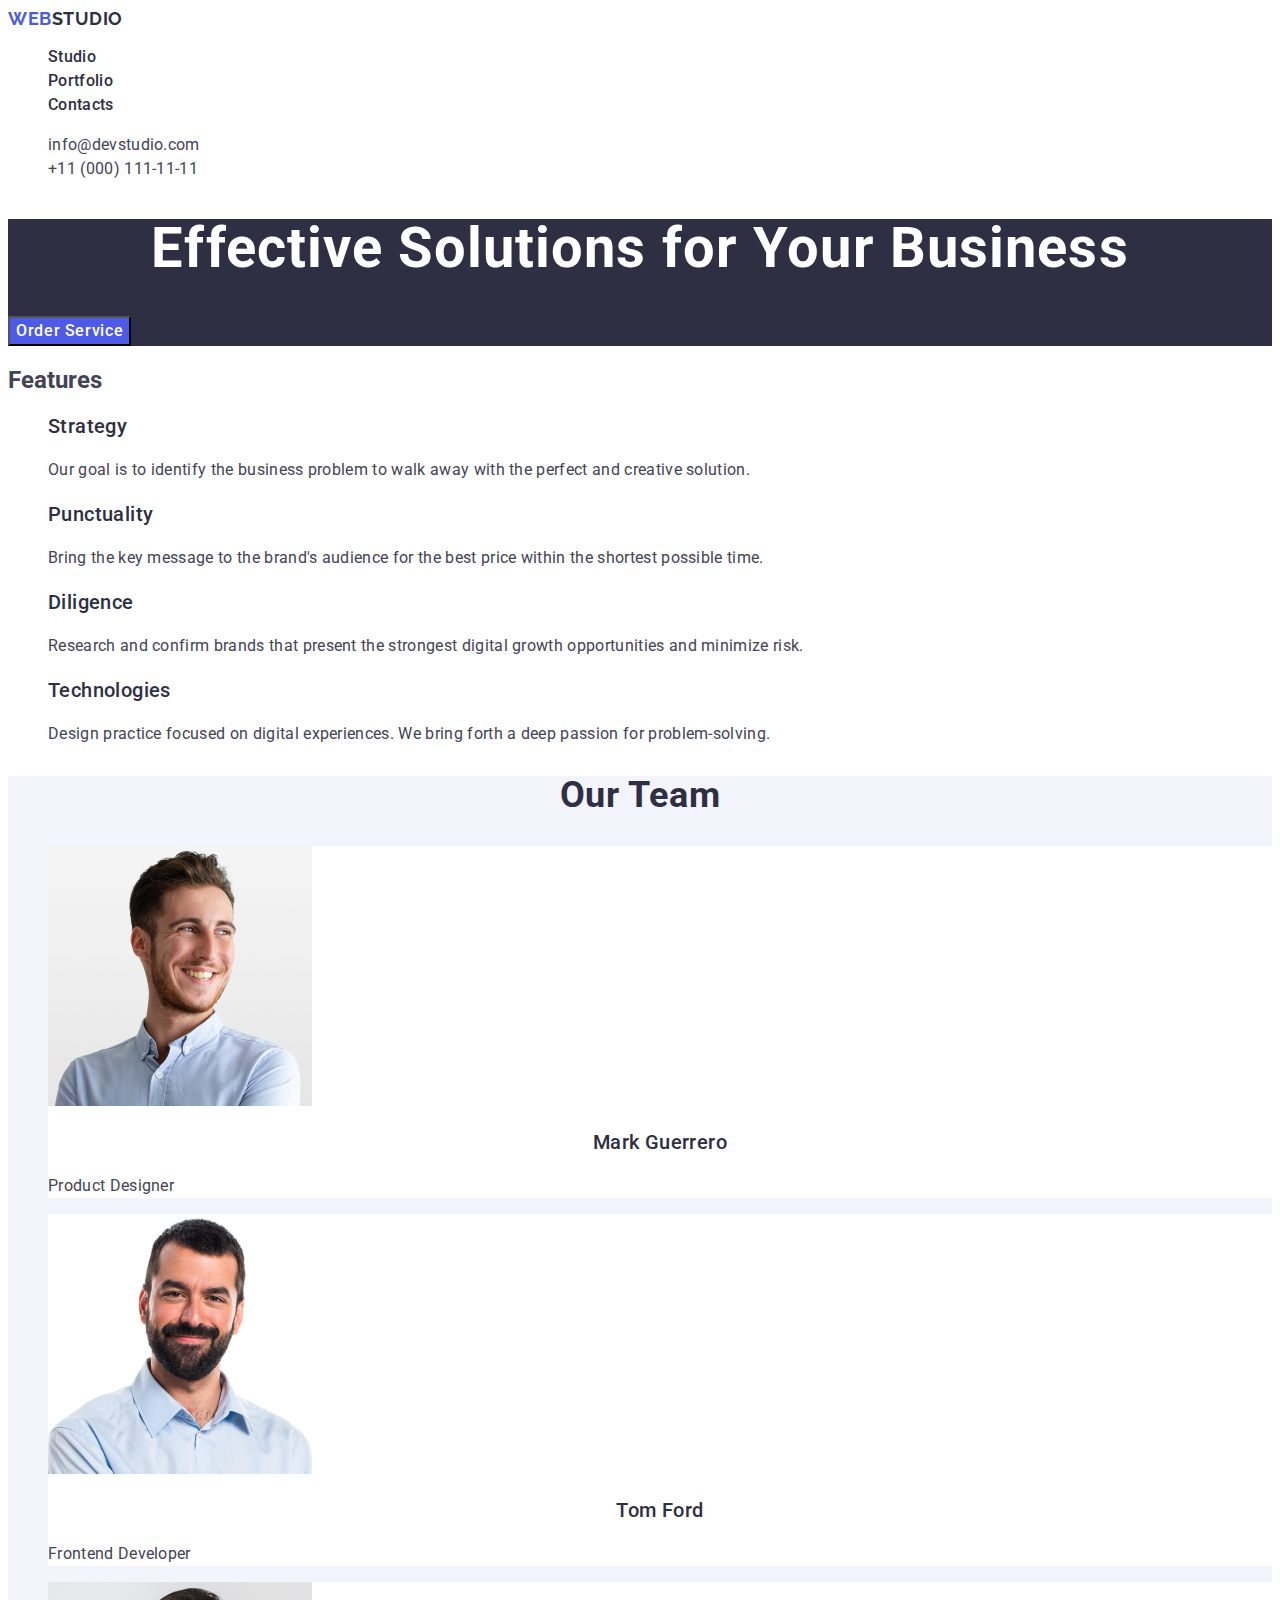
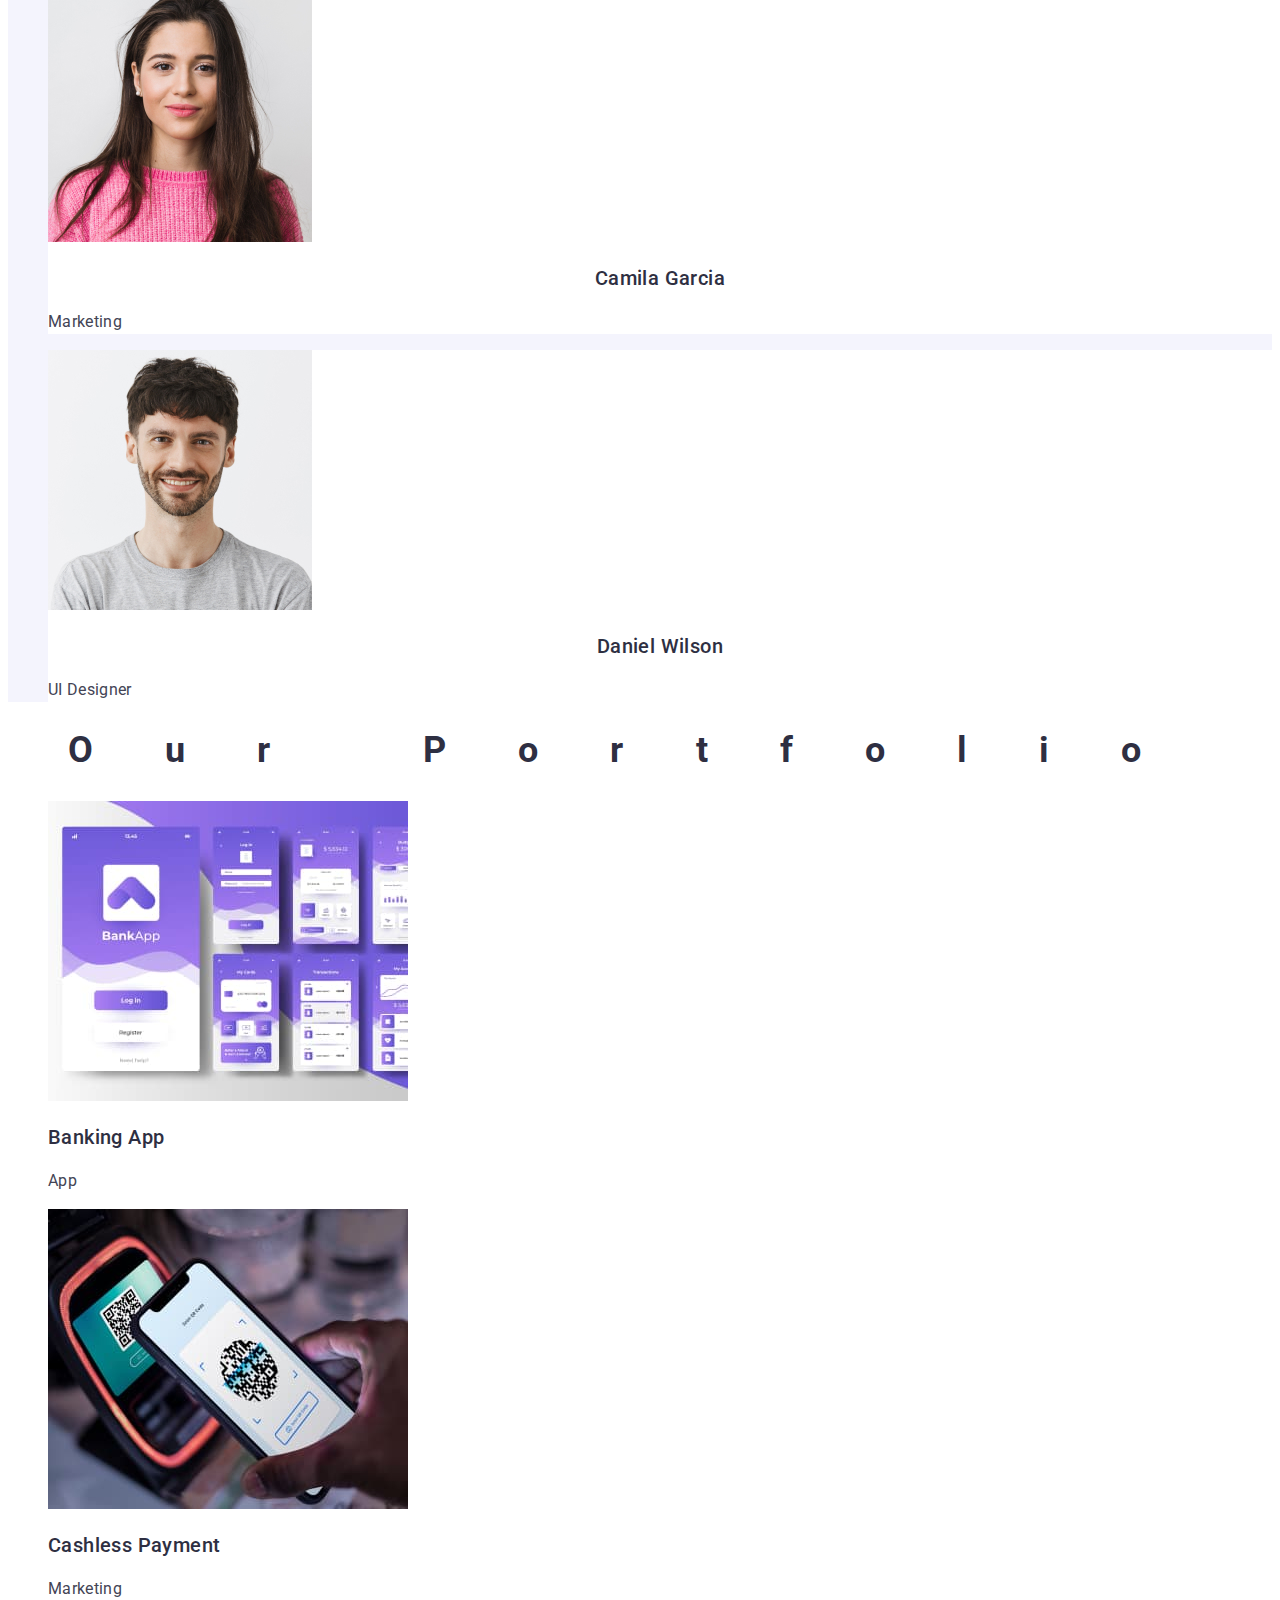
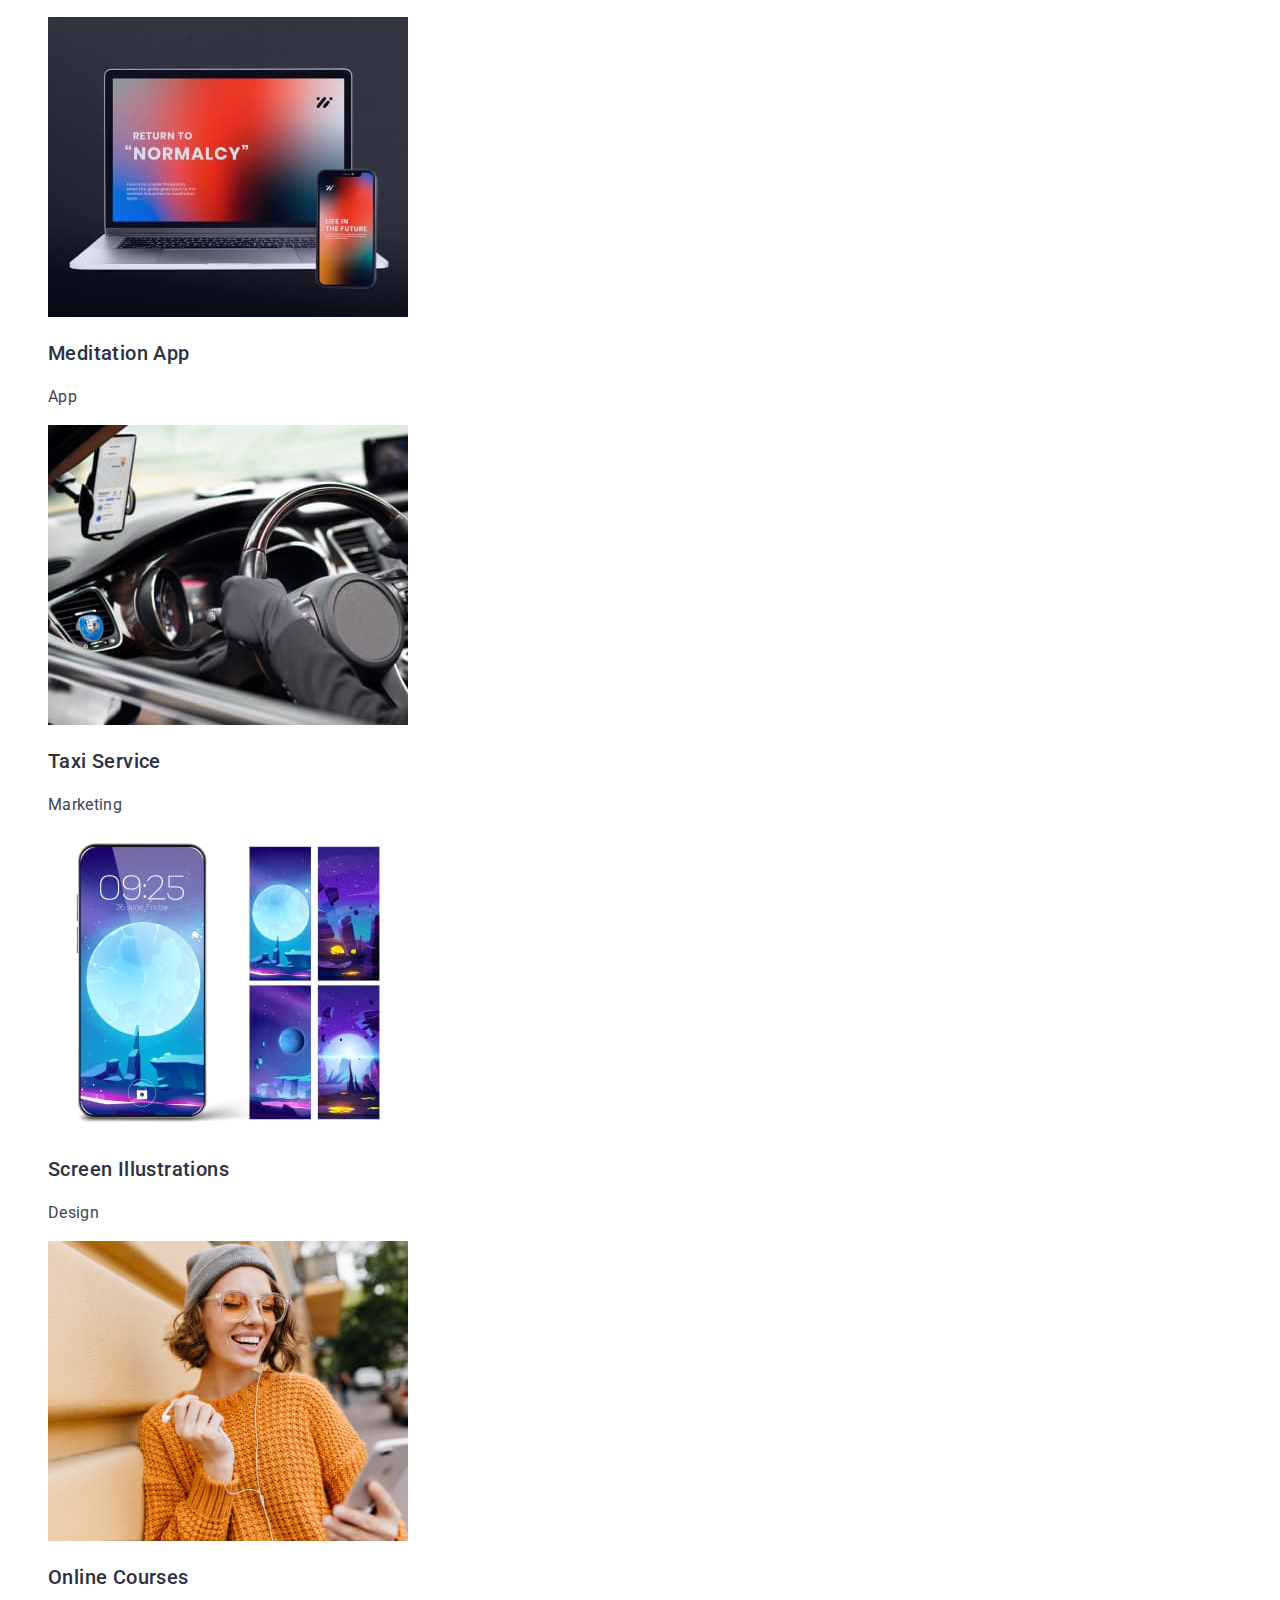
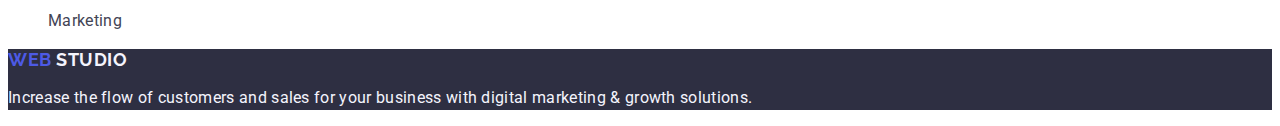
==== index.html @ 4b6a5559 "Update index.html" ====
<!DOCTYPE html>
<html lang="en">

<head>
  <meta charset="UTF-8">
  <meta name="viewport" content="width=device-width, initial-scale=1.0">
  <title>Document</title>
  <link rel="preconnect" href="https://fonts.googleapis.com">
  <link rel="preconnect" href="https://fonts.gstatic.com" crossorigin>
  <link href="https://fonts.googleapis.com/css2?family=Raleway:wght@700&family=Roboto:wght@400;500;700&display=swap" rel="stylesheet">
  <link rel="stylesheet" href="./css/style.css">
</head>

<body>

  <header>
    <nav class="header-nav">
      <a class="logo-nav" target="_blank" href="./index.html">Web<span class="logo-part">Studio</span></a>
      <ul class="nav-list">
        <li><a class="nav-link" href="./index.html">Studio</a></li>
        <li><a class="nav-link" href="">Portfolio</a></li>
        <li><a class="nav-link" href="">Contacts</a></li>
      </ul>
    </nav>

    <address class="address">
      <ul class="contacts-list-link">
        <li class="contacts-list-item">
          <a class="contacts-link" href="mailto:info@devstudio.com" target="_blank">info@devstudio.com</a>
        </li>
        <li class="contacts-list-item">
          <a class="contacts-link" href="tel:+110001111111" target="_blank">+11 (000) 111-11-11</a>
        </li>
      </ul>
    </address>
  </header>

  <main>
    <section class="hero">
      <h1 class="hero-title">Effective Solutions for Your Business</h1>
      <button type="button" class="hero-btn">Order Service</button>
    </section>

    <section class="features">
      <h2 class="visually-hidden">Features</h2>
      <ul class="features-list">
        <li class="features-item">
          <h3 class="features-subtitle">Strategy</h3>
          <p class="feature-item-text">Our goal is to identify the business
            problem to walk away with the perfect and creative solution.</p>
        </li>
        <li class="features-item">
          <h3 class="features-subtitle">Punctuality</h3>
          <p class="feature-item-text">Bring the key message to the brand's audience for the best price within
            the shortest possible time.</p>
        </li>
        <li class="features-item">
          <h3 class="features-subtitle">Diligence</h3>
          <p class="feature-item-text">Research and confirm brands that present the strongest digital growth
            opportunities and minimize risk.</p>
        </li>
        <li class="features-item">
          <h3 class="features-subtitle">Technologies</h3>
          <p class="feature-item-text">Design practice focused on digital experiences. We bring forth a deep passion
            for problem-solving.</p>
        </li>
      </ul>
    </section>

    <section class="team">
      <h2 class="team-title">Our Team</h2>
      <ul class="team-list">
        <li class="team-item"><img src="./images/img1.jpg" alt="Mark Guerrero" width="264" height="260">
          <h3 class="team-subtitle">Mark Guerrero</h3>
          <p class="team-item-text">Product Designer</p>
        </li>
        <li class="team-item"><img src="./images/img2.jpg" alt="Tom Ford" width="264" height="260">
          <h3 class="team-subtitle">Tom Ford</h3>
          <p class="team-item-text">Frontend Developer</p>
        </li>
        <li class="team-item"><img src="./images/img3.jpg" alt="Camila Garcia" width="264" height="260">
          <h3 class="team-subtitle">Camila Garcia</h3>
          <p class="team-item-text">Marketing</p>
        </li>
        <li class="team-item"><img src="./images/img4.jpg" alt="Daniel Wilson" width="264" height="260">
          <h3 class="team-subtitle">Daniel Wilson</h3>
          <p class="team-item-text">UI Designer</p>
        </li>
      </ul>
    </section>

    <section class="portfolio">
      <h2 class="portfolio-title">Our Portfolio</h2>
      <ul class="portfolio-list">
        <li class="portfolio-item"><img src="./images/img5.jpg" alt="Banking App" width="360" height="300">
          <h3 class="portfolio-subtitle">Banking App</h3>
          <p class="portfolio-item-text">App</p>
        </li>
        <li class="portfolio-item"><img src="./images/img6.jpg" alt="Cashless Payment" width="360" height="300">
          <h3 class="portfolio-subtitle">Cashless Payment</h3>
          <p class="portfolio-item-text">Marketing</p>
        </li>
        <li class="portfolio-item"><img src="./images/img7.jpg" alt="Meditation App" width="360" height="300">
          <h3 class="portfolio-subtitle">Meditation App</h3>
          <p class="portfolio-item-text">App</p>
        </li>
        <li class="portfolio-item"><img src="./images/img8.jpg" alt="Taxi Service" width="360" height="300">
          <h3 class="portfolio-subtitle">Taxi Service</h3>
          <p class="portfolio-item-text">Marketing</p>
        </li>
        <li class="portfolio-item"><img src="./images/img9.jpg" alt="Screen Illustrations" width="360" height="300">
          <h3 class="portfolio-subtitle">Screen Illustrations</h3>
          <p class="portfolio-item-text">Design</p>
        </li>
        <li class="portfolio-item"><img src="./images/img10.jpg" alt="Online Courses" width="360" height="300">
          <h3 class="portfolio-subtitle">Online Courses</h3>
          <p class="portfolio-item-text">Marketing</p>
        </li>
      </ul>
    </section>
  </main>

  <footer class="footer">
    <a class="footer-logo" href="./index.html">Web <span class="footer-logo-part">Studio</span></a>
    <p class="footer-text">Increase the flow of customers and sales for your business with
      digital marketing & growth solutions.</p>
  </footer>

</body>
---- css/style.css ----
body {
    font-family: 'Roboto', sans-serif; 
    color: #434455;
    background-color: #FFF;    
}

/*========HEADER========== */
a{
    text-decoration:none;
}

ul, ol {
    list-style: none;
}

.header-nav{

}

.logo-nav{
    color: #4D5AE5;
    font-family: 'Raleway', sans-serif;
    font-size: 18px;
    font-weight: 700;
    line-height: 1.17;
    letter-spacing: 0.03em;
    text-transform: uppercase;
}
.logo-part {
    color: #2E2F42;
}
.nav-link {
    color: #2E2F42;
    font-size: 16px;
    font-weight: 500;
    line-height: 1.5;
    letter-spacing: 0.02em;
}

.nav-list{

}

.nav-link:hover,
.nav-link:focus {
    color: #404bbf;
    
}

.address {
    font-style: normal;
}

.contacts-list-link{

}

.contacts-list-item{

}

.contacts-link {
    color:  #434455;
    font-size: 16px;
    line-height: 1.5;
    letter-spacing: 0.02em;
}

.contacts-link:hover,
.contacts-link:focus {
    color: #404bbf;
    color: #404bbf
}

/*========MAIN========== */
/*========SECTION1========== */
.hero {
    background: #2E2F42;
}
.hero-title {color: #FFF;
    text-align: center;
    font-family: Roboto;
    font-size: 56px;
    line-height: 1.07;
    letter-spacing: 0.02em;

}
.hero-btn {
    background: #4D5AE5;
    color: #ffffff;
    cursor: pointer;
    text-align: center;
    font-family: "Roboto", sans-serif;
    font-size: 16px;
    font-weight: 500;
    line-height: 1.5;
    letter-spacing: 0.04em; 
}
.hero-btn:hover,
.hero-btn:active,
.hero-btn:focus {
    background-color: #404BBF;
   
}
/*========SECTION2-Features========== */

.visually-hidden {
    outline: 0;
    outline-offset: 0;
    
}
.features {
    background: #FFF;
}
.features-list {
}
.features-item {
}
.features-subtitle {
    color: #2E2F42;
    font-size: 20px;
    font-weight: 500;
    line-height: 1.2;
    letter-spacing: 0.02em;
}

.feature-item-text {
    color: #434455;
    font-size: 16px;
    line-height: 1.5;
    letter-spacing: 0.02em;
}

/*========SECTION3-Team========== */

.team {
    background: #F4F4FD;
}

.team-title {
    color: #2E2F42;
    text-align: center;
    font-size: 36px;
    line-height: 1.11;
    letter-spacing: 0.02em;
    text-transform: capitalize;
}

.team-list {
      
}

.team-item {
    background-color: #FFFFFF; 
}

.team-subtitle {
    color: #2E2F42;
    text-align: center;
    font-size: 20px;
    font-weight: 500;
    line-height: 1.2;
    letter-spacing: 0.02em;
}

.team-item-text {
    color: #434455;
    font-size: 16px;
    line-height: 1.5;
    letter-spacing: 0.02em;
}

/*========SECTION4-Portfolio========== */

.portfolio {
    background: #FFF;
}

.portfolio-title {
    color: #2E2F42;
    text-align: center;
    font-size: 36px;
    line-height: 1.11;
    letter-spacing: 2em;
    text-transform: capitalize;
}

.portfolio-list {
}

.portfolio-item {
}

.portfolio-subtitle {
    color: #2E2F42;
    font-size: 20px;
    font-weight: 500;
    line-height: 1.2;
    letter-spacing: 0.02em;
}

.portfolio-item-text {
    color:  #434455;
    font-size: 16px;
    font-weight: 400;
    line-height: 1.5;
    letter-spacing: 0.02em;
}

/*========FOOTER========== */

.footer {
    background: #2E2F42;
}

.footer-logo {
    color: #4D5AE5;
    font-family: 'Raleway', sans-serif;
    font-size: 18px;
    font-weight: 700;
    line-height: 1.17;
    letter-spacing: 0.03em;
    text-transform: uppercase;
}

.footer-logo-part{
    color: #f4f4fd;
}

.footer-text {
    color:  #F4F4FD;
font-size: 16px;
font-weight: 400;
line-height: 1.5;
letter-spacing: 0.02em;
}
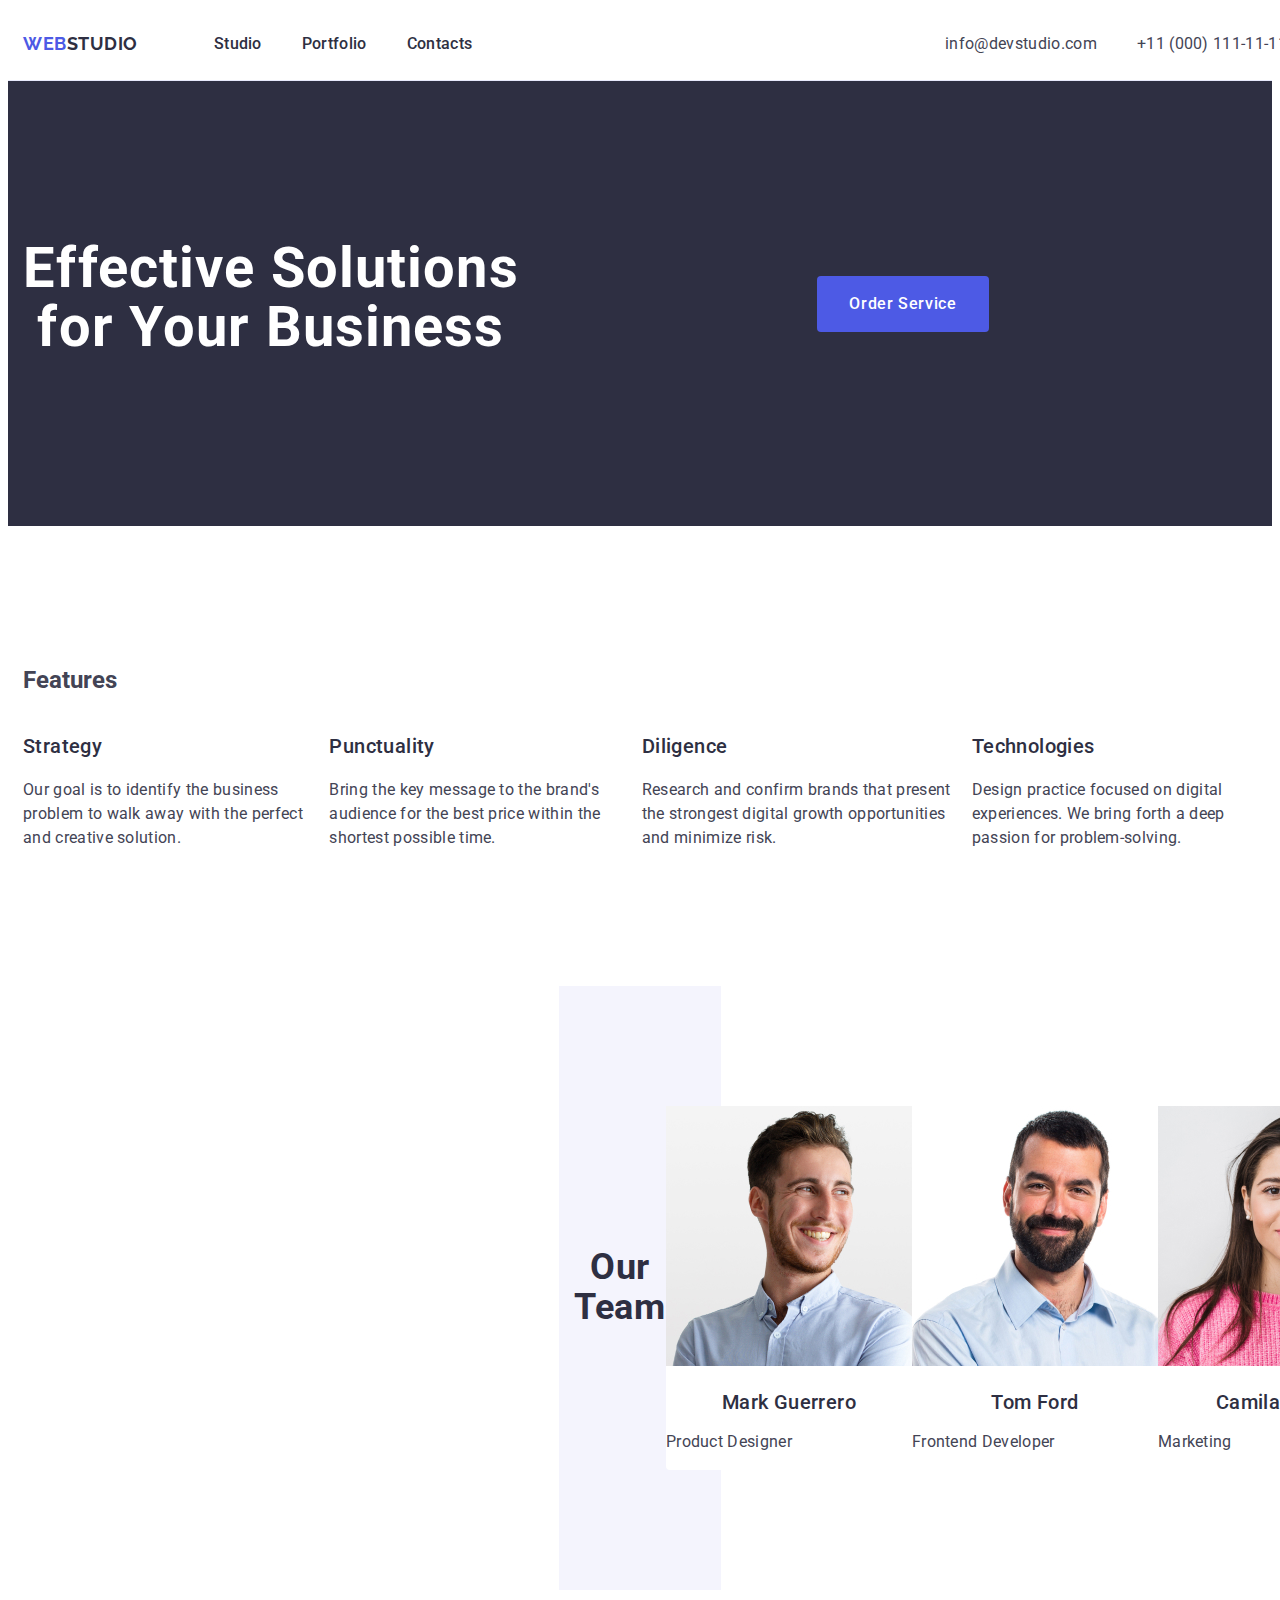
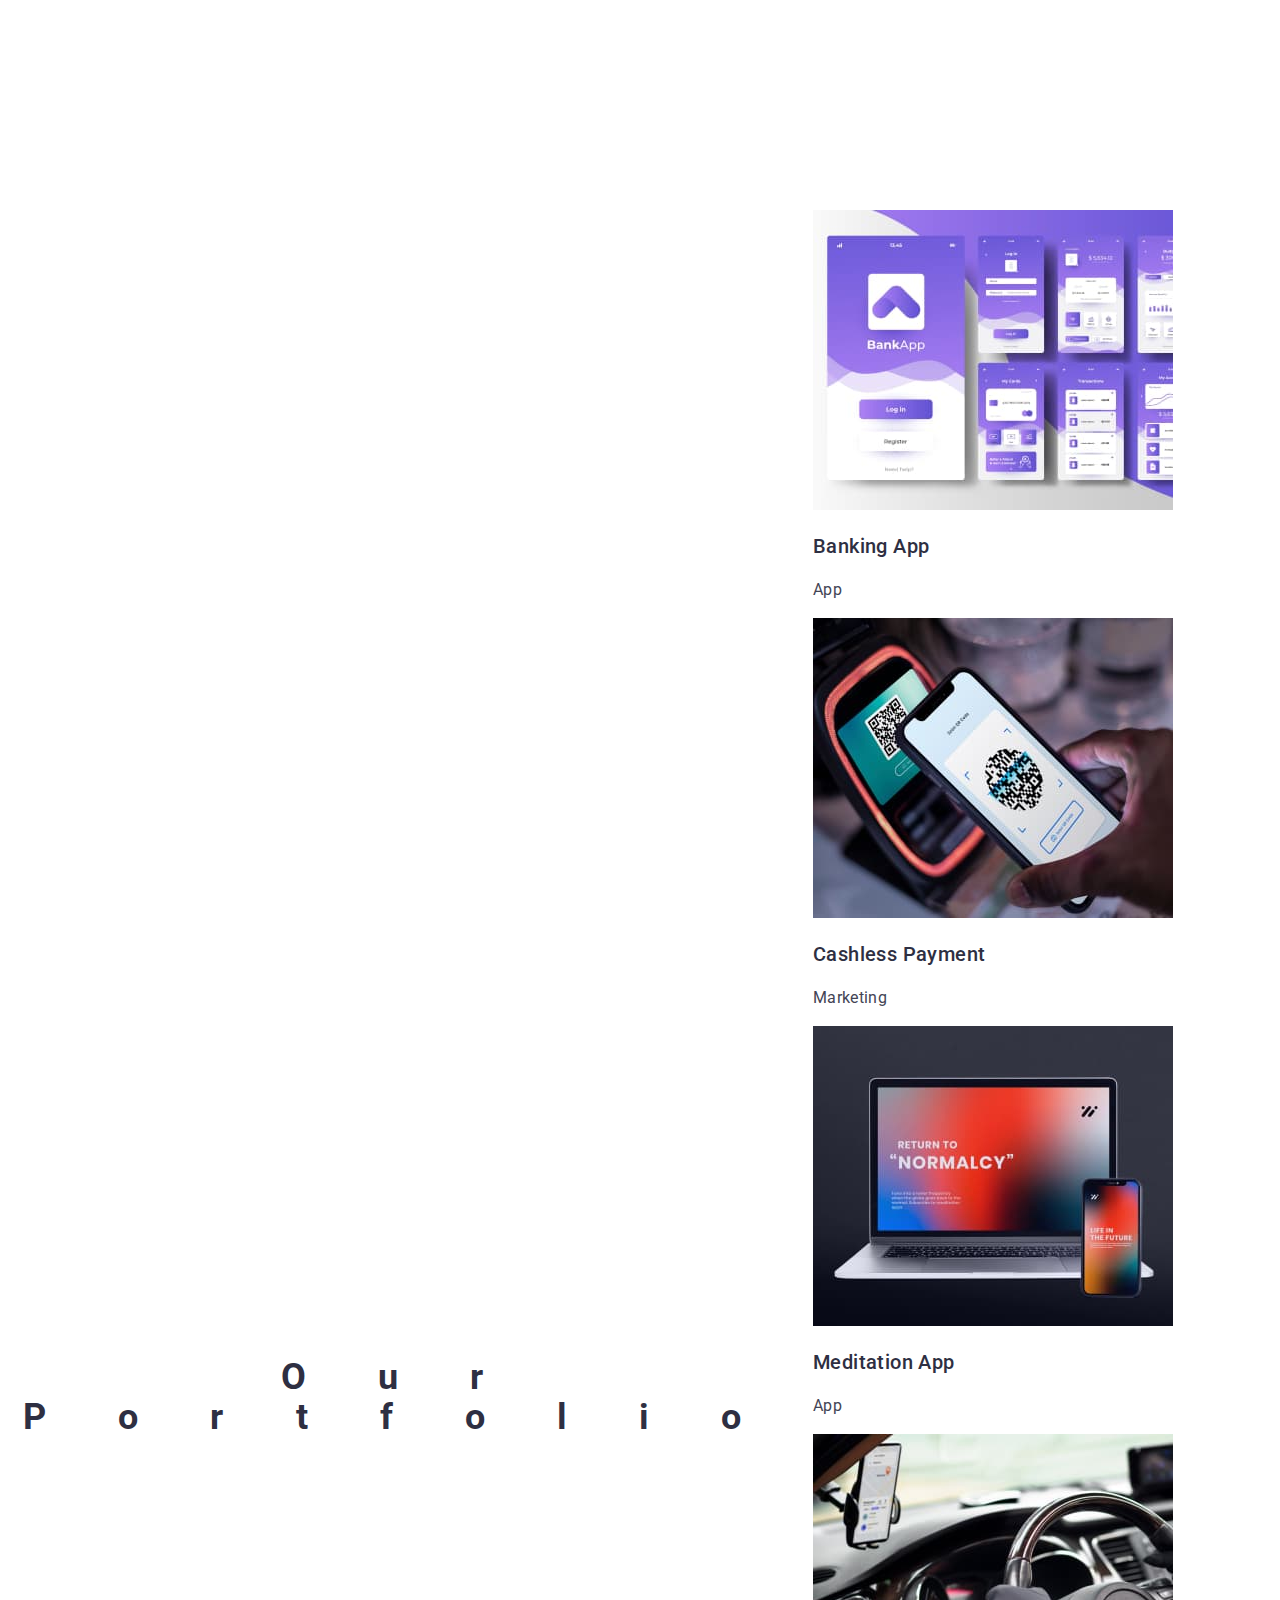
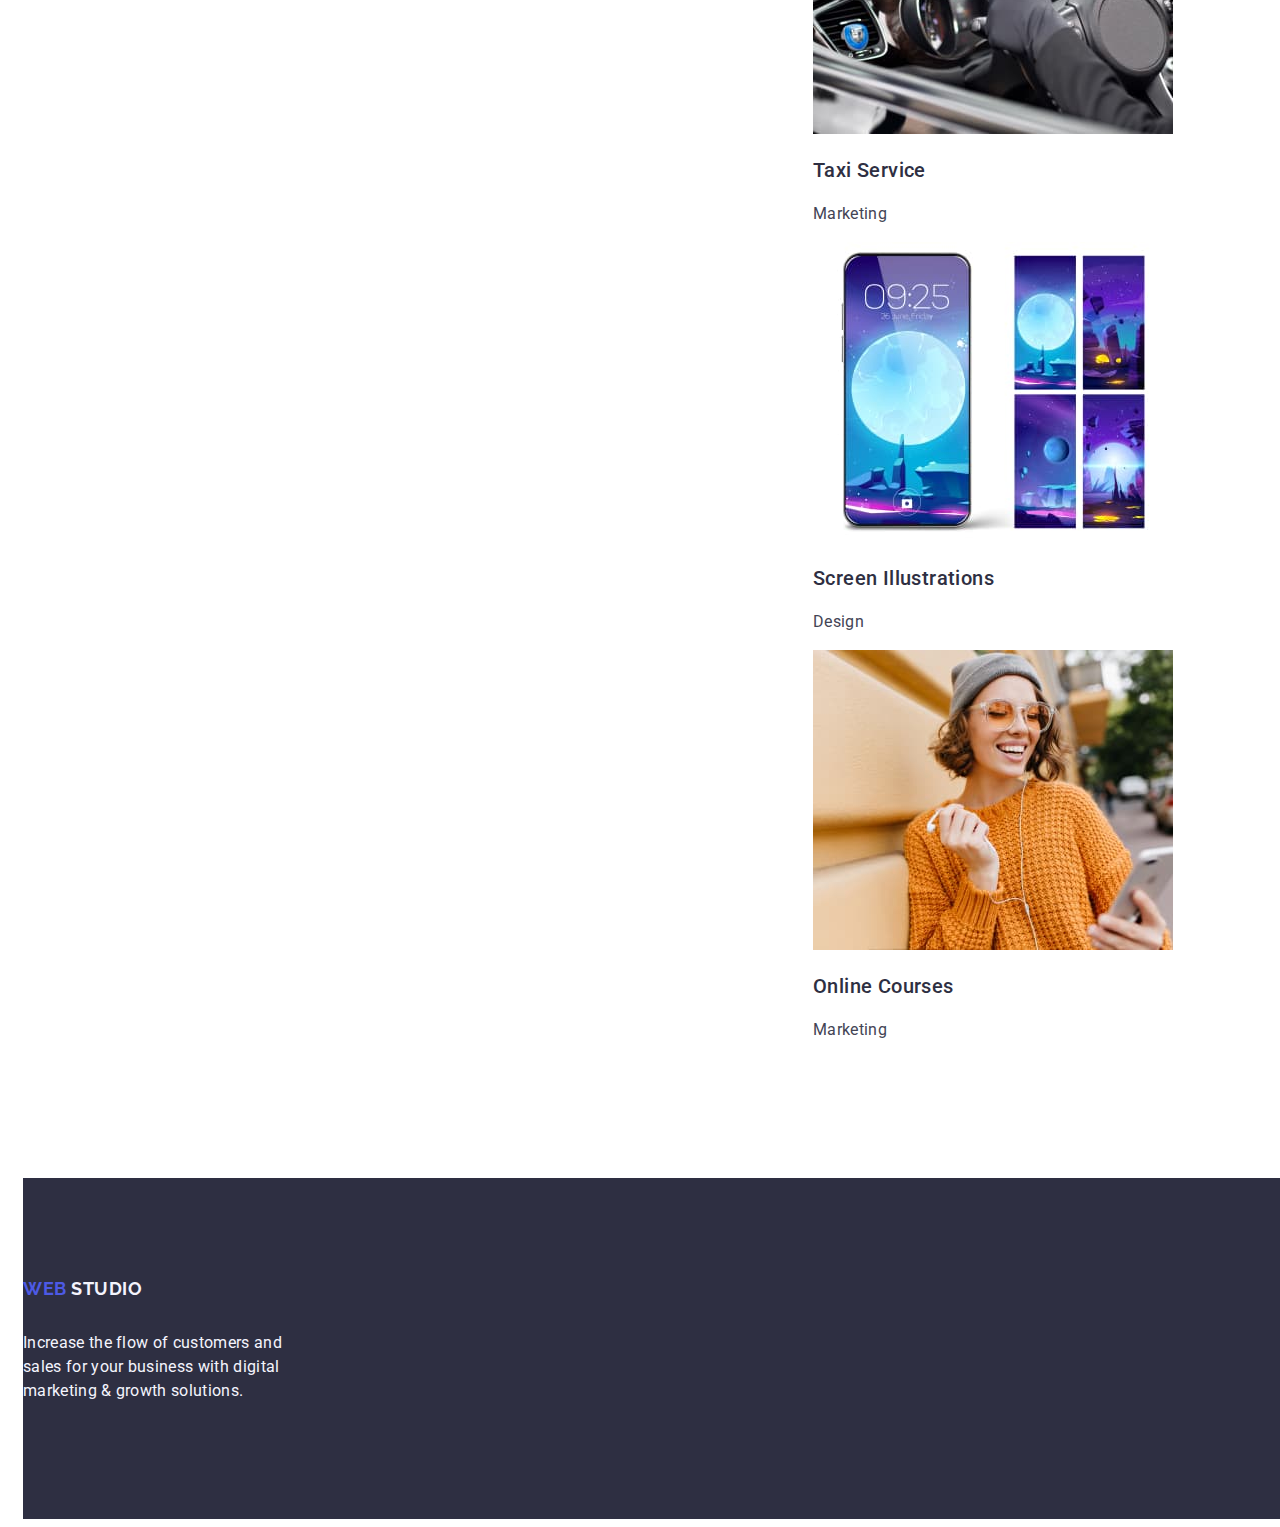
==== commit 92b22745: "1" ====
--- a/index.html
+++ b/index.html
@@ -13,7 +13,8 @@
 
 <body>
 
-  <header>
+  <header class="header">
+    <div class="container header-container">
     <nav class="header-nav">
       <a class="logo-nav" target="_blank" href="./index.html">Web<span class="logo-part">Studio</span></a>
       <ul class="nav-list">
@@ -22,6 +23,7 @@
         <li><a class="nav-link" href="">Contacts</a></li>
       </ul>
     </nav>
+    
 
     <address class="address">
       <ul class="contacts-list-link">
@@ -33,15 +35,20 @@
         </li>
       </ul>
     </address>
+  </div>
   </header>
 
   <main>
-    <section class="hero">
+      <section class="hero">
+      <div class="container container-main">
       <h1 class="hero-title">Effective Solutions for Your Business</h1>
       <button type="button" class="hero-btn">Order Service</button>
+    </div>
     </section>
-
+    
+    
     <section class="features">
+      <div class="container">
       <h2 class="visually-hidden">Features</h2>
       <ul class="features-list">
         <li class="features-item">
@@ -65,9 +72,11 @@
             for problem-solving.</p>
         </li>
       </ul>
+    </div>
     </section>
 
     <section class="team">
+      <div class="container team-container">
       <h2 class="team-title">Our Team</h2>
       <ul class="team-list">
         <li class="team-item"><img src="./images/img1.jpg" alt="Mark Guerrero" width="264" height="260">
@@ -87,9 +96,11 @@
           <p class="team-item-text">UI Designer</p>
         </li>
       </ul>
+    </div>
     </section>
 
     <section class="portfolio">
+      <div class="container portfolio-container">
       <h2 class="portfolio-title">Our Portfolio</h2>
       <ul class="portfolio-list">
         <li class="portfolio-item"><img src="./images/img5.jpg" alt="Banking App" width="360" height="300">
@@ -117,13 +128,15 @@
           <p class="portfolio-item-text">Marketing</p>
         </li>
       </ul>
+    </div>
     </section>
   </main>
 
-  <footer class="footer">
+<div class="container ">
+  <footer class="footer"> 
     <a class="footer-logo" href="./index.html">Web <span class="footer-logo-part">Studio</span></a>
     <p class="footer-text">Increase the flow of customers and sales for your business with
       digital marketing & growth solutions.</p>
   </footer>
-
+</div>
 </body>--- a/css/style.css
+++ b/css/style.css
@@ -11,10 +11,31 @@
 
 ul, ol {
     list-style: none;
+    padding: 0;
+    margin: 0;
+    
+}
+
+.header{
+    border-bottom: 1px solid #E7E9FC;
+}
+
+.container {
+    width:100%;
+    max-width: 1158;
+    padding: 0 15px;
+    margin: 0 auto;
+
+}
+
+.header-container {
+    display: flex;
+    align-items: center ;
 }
 
 .header-nav{
-
+    display: flex;
+    align-items: center ;
 }
 
 .logo-nav{
@@ -25,6 +46,7 @@
     line-height: 1.17;
     letter-spacing: 0.03em;
     text-transform: uppercase;
+    margin-right: 76px;
 }
 .logo-part {
     color: #2E2F42;
@@ -35,10 +57,13 @@
     font-weight: 500;
     line-height: 1.5;
     letter-spacing: 0.02em;
+    padding: 24px 0;
+    display: block;
 }
 
 .nav-list{
-
+    display: flex;
+    gap: 40px;
 }
 
 .nav-link:hover,
@@ -49,10 +74,12 @@
 
 .address {
     font-style: normal;
+    margin-left: auto;
 }
 
 .contacts-list-link{
-
+    display: flex;
+    gap: 40px;
 }
 
 .contacts-list-item{
@@ -73,9 +100,17 @@
 }
 
 /*========MAIN========== */
+.container-main{
+    display: flex;
+    align-items: center ;
+   
+}
 /*========SECTION1========== */
 .hero {
+    padding: 120px 0;
     background: #2E2F42;
+    display:inline-flexbox
+    a
 }
 .hero-title {color: #FFF;
     text-align: center;
@@ -83,9 +118,15 @@
     font-size: 56px;
     line-height: 1.07;
     letter-spacing: 0.02em;
+    max-width: 496px;
+    margin-bottom: 48px;
+    
+    
+    
 
 }
 .hero-btn {
+    
     background: #4D5AE5;
     color: #ffffff;
     cursor: pointer;
@@ -95,12 +136,19 @@
     font-weight: 500;
     line-height: 1.5;
     letter-spacing: 0.04em; 
+    border: none;
+    border-radius: 4px;
+    align-items: center;
+    padding: 16px 32px;
+    gap: 10px;
+    margin-top: 48px;
+    margin: 0 auto;
+    
 }
 .hero-btn:hover,
 .hero-btn:active,
 .hero-btn:focus {
     background-color: #404BBF;
-   
 }
 /*========SECTION2-Features========== */
 
@@ -110,9 +158,12 @@
     
 }
 .features {
+    padding: 120px 0;
     background: #FFF;
 }
 .features-list {
+    display: flex;
+    align-items: center ;
 }
 .features-item {
 }
@@ -134,7 +185,16 @@
 /*========SECTION3-Team========== */
 
 .team {
+    padding: 120px 0;
     background: #F4F4FD;
+    max-width: 162px;
+    width: 100%;
+    margin: 0 auto;
+    margin-bottom: 28px;
+}
+.team-container{
+    display: flex;
+    align-items: center ;
 }
 
 .team-title {
@@ -144,14 +204,24 @@
     line-height: 1.11;
     letter-spacing: 0.02em;
     text-transform: capitalize;
+    max-width: 162px;
+    width: 100%;
+    margin: 0 auto;
+    margin: 120 639 72px;
+    text-transform: capitalize;
+    display:block;
 }
 
 .team-list {
-      
+    display: flex;
+    align-items: center;
+   
 }
 
 .team-item {
     background-color: #FFFFFF; 
+    border-radius: 0px 0px 4px 4px;
+    width: calc((100% - 72px) / 4);
 }
 
 .team-subtitle {
@@ -161,6 +231,7 @@
     font-weight: 500;
     line-height: 1.2;
     letter-spacing: 0.02em;
+    margin-bottom: 8px;
 }
 
 .team-item-text {
@@ -174,6 +245,12 @@
 
 .portfolio {
     background: #FFF;
+    padding: 120px 0;
+}
+
+.portfolio-container{
+    display:flex;
+    align-items: center ; 
 }
 
 .portfolio-title {
@@ -183,12 +260,19 @@
     line-height: 1.11;
     letter-spacing: 2em;
     text-transform: capitalize;
+    display:block;
+   
 }
 
 .portfolio-list {
+    display: flex;
+    margin-top: 72px;
+    flex-wrap: wrap;
+    gap:
 }
 
 .portfolio-item {
+    flex-basis: calc((100% - 48px) / 3);
 }
 
 .portfolio-subtitle {
@@ -211,6 +295,7 @@
 
 .footer {
     background: #2E2F42;
+    padding: 100px 0;
 }
 
 .footer-logo {
@@ -221,6 +306,8 @@
     line-height: 1.17;
     letter-spacing: 0.03em;
     text-transform: uppercase;
+    display: inline-block;
+    margin-bottom: 16px;
 }
 
 .footer-logo-part{
@@ -229,8 +316,9 @@
 
 .footer-text {
     color:  #F4F4FD;
-font-size: 16px;
-font-weight: 400;
-line-height: 1.5;
-letter-spacing: 0.02em;
+    font-size: 16px;
+    font-weight: 400;
+    line-height: 1.5;
+    letter-spacing: 0.02em;
+    max-width: 264px;
 }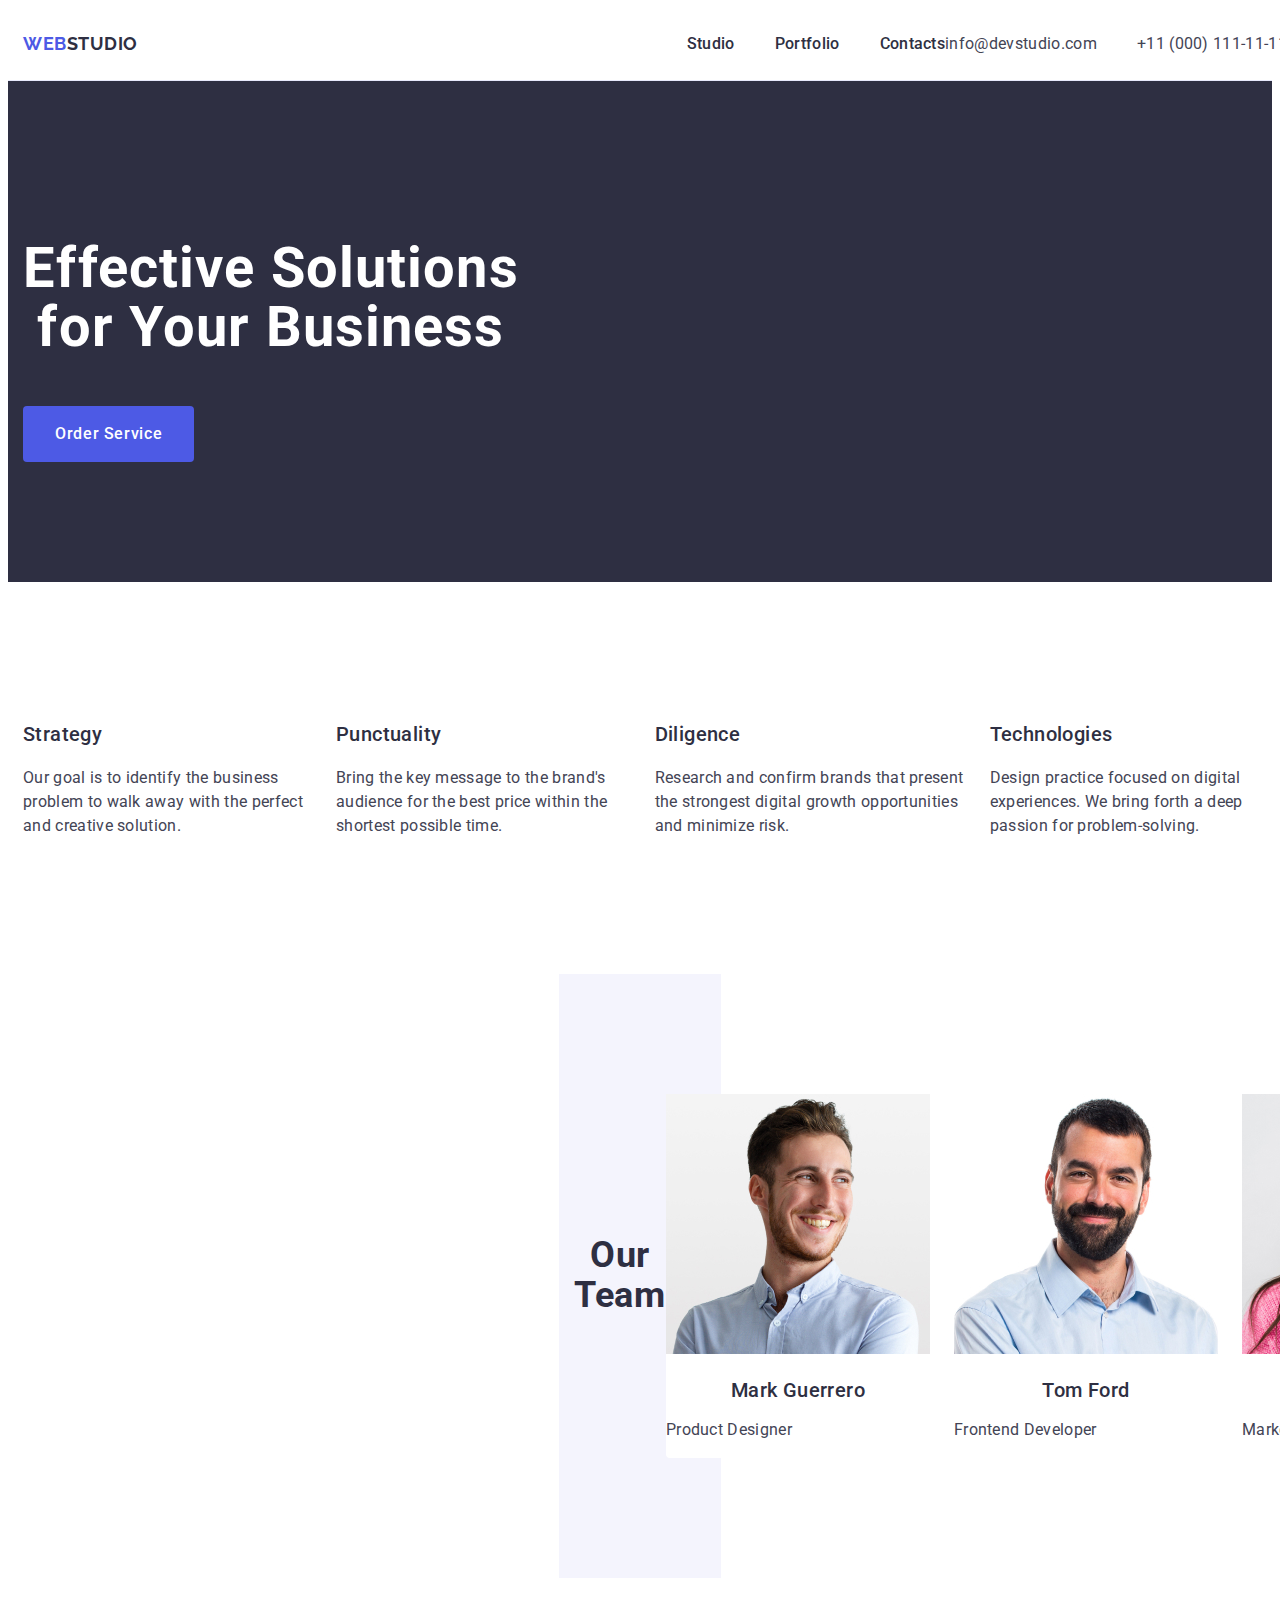
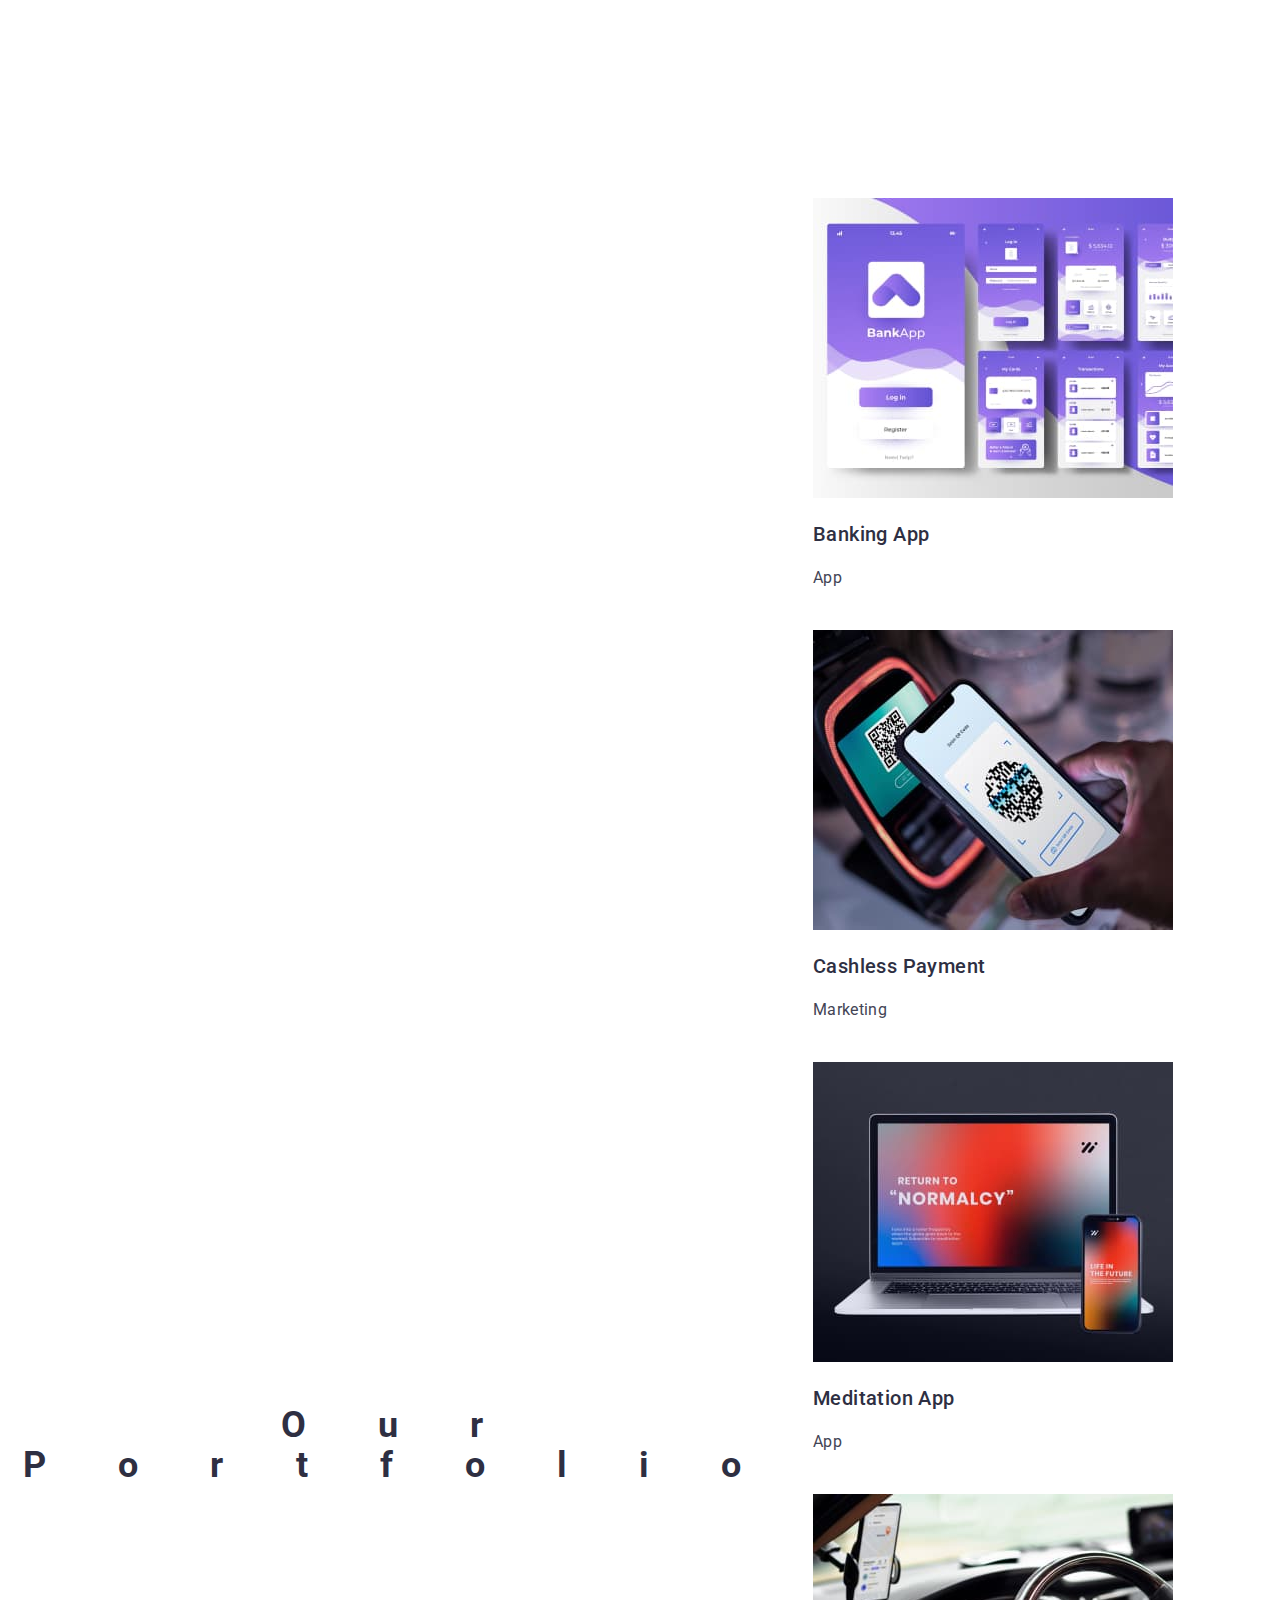
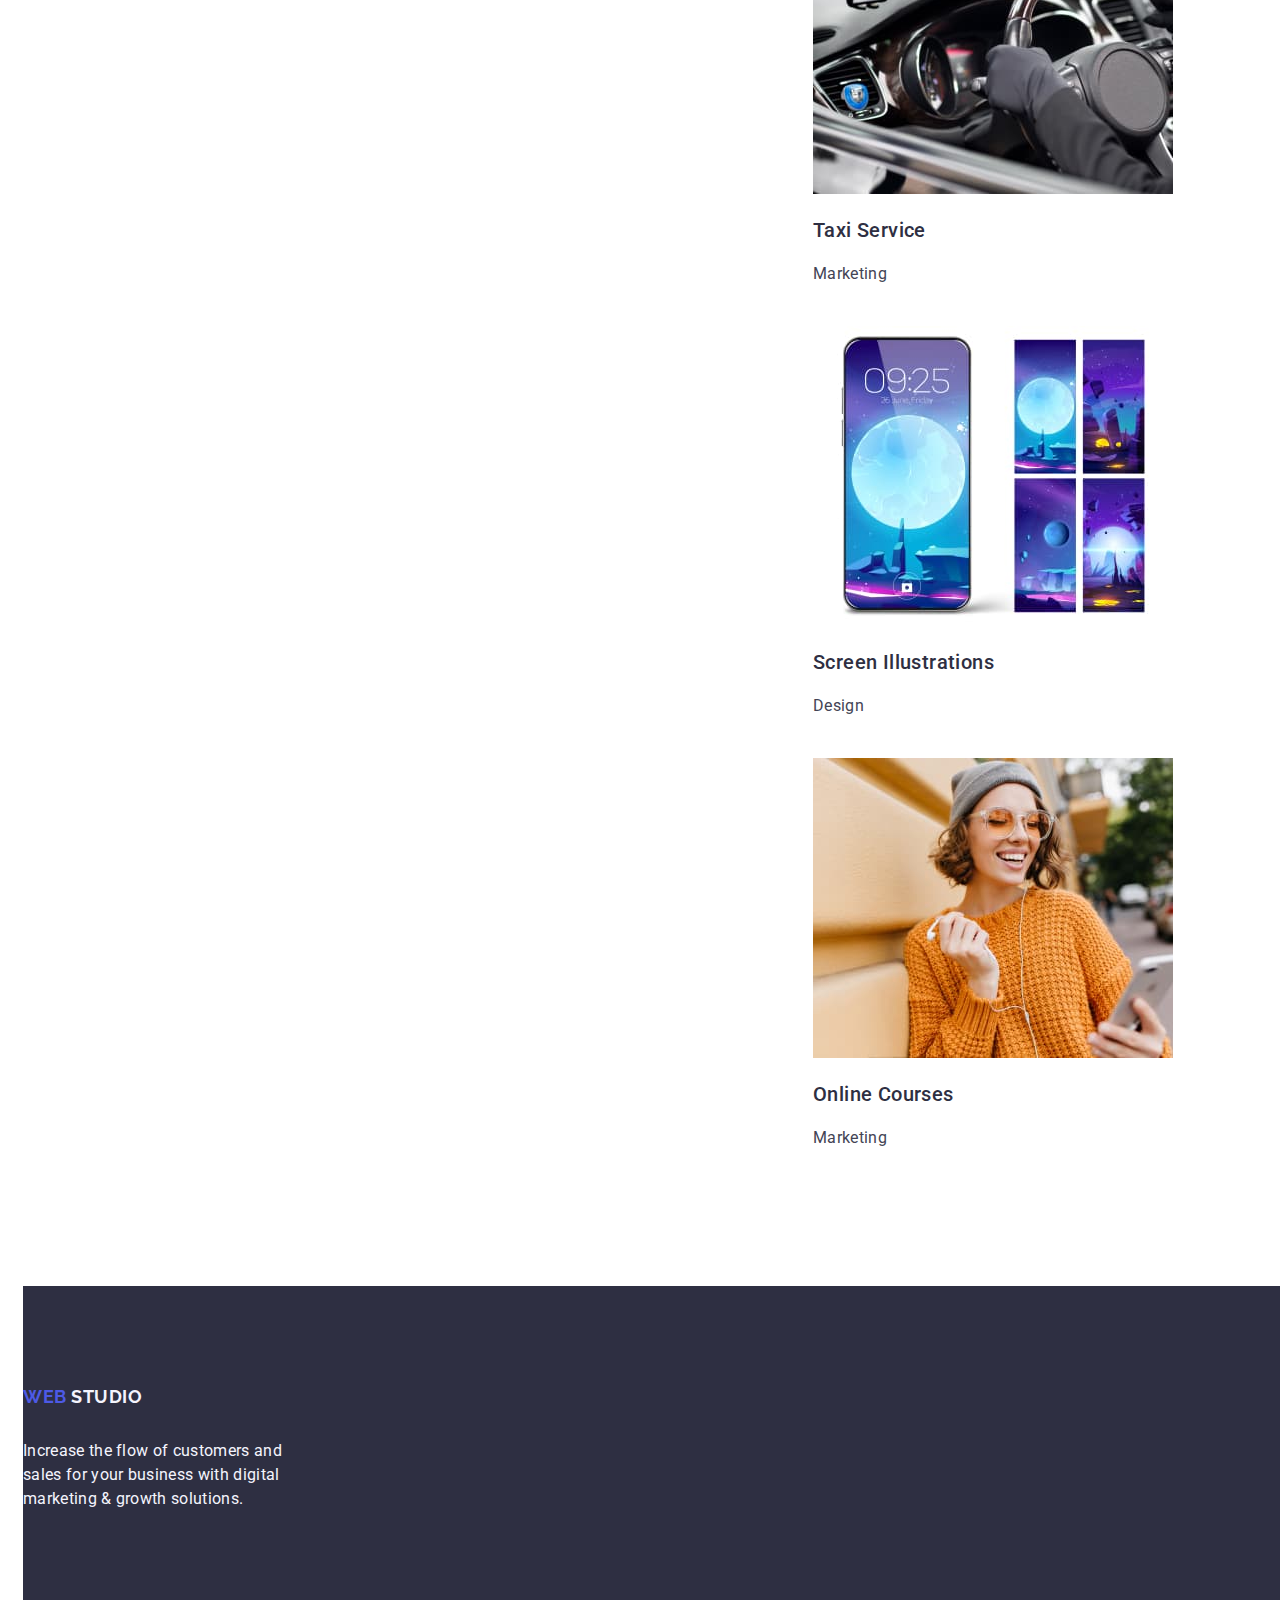
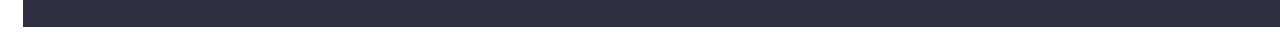
==== commit cd881bb5: "2" ====
--- a/index.html
+++ b/index.html
@@ -39,15 +39,15 @@
   </header>
 
   <main>
-      <section class="hero">
-      <div class="container container-main">
+      <section class="hero section">
+      <div class="container main-container">
       <h1 class="hero-title">Effective Solutions for Your Business</h1>
       <button type="button" class="hero-btn">Order Service</button>
     </div>
     </section>
     
     
-    <section class="features">
+    <section class="features section">
       <div class="container">
       <h2 class="visually-hidden">Features</h2>
       <ul class="features-list">
@@ -75,7 +75,7 @@
     </div>
     </section>
 
-    <section class="team">
+    <section class="team section">
       <div class="container team-container">
       <h2 class="team-title">Our Team</h2>
       <ul class="team-list">
@@ -99,7 +99,7 @@
     </div>
     </section>
 
-    <section class="portfolio">
+    <section class="portfolio section">
       <div class="container portfolio-container">
       <h2 class="portfolio-title">Our Portfolio</h2>
       <ul class="portfolio-list">
--- a/css/style.css
+++ b/css/style.css
@@ -33,9 +33,17 @@
     align-items: center ;
 }
 
+.section{
+    padding-top: 120px;
+    padding-bottom: 120px;
+}
+
+
 .header-nav{
     display: flex;
-    align-items: center ;
+    align-items: center;
+    flex-grow: 1;
+    justify-content: space-between;
 }
 
 .logo-nav{
@@ -47,6 +55,7 @@
     letter-spacing: 0.03em;
     text-transform: uppercase;
     margin-right: 76px;
+    display: inline-block;
 }
 .logo-part {
     color: #2E2F42;
@@ -100,18 +109,22 @@
 }
 
 /*========MAIN========== */
-.container-main{
-    display: flex;
-    align-items: center ;
-   
-}
+
+
 /*========SECTION1========== */
 .hero {
     padding: 120px 0;
     background: #2E2F42;
-    display:inline-flexbox
-    a
-}
+    
+}
+
+.main-container{
+    display: block;
+    align-items: center;
+    
+}
+
+
 .hero-title {color: #FFF;
     text-align: center;
     font-family: Roboto;
@@ -153,10 +166,18 @@
 /*========SECTION2-Features========== */
 
 .visually-hidden {
-    outline: 0;
-    outline-offset: 0;
-    
-}
+    position: absolute;
+    width: 1px;
+    height: 1px;
+    margin: -1px;
+    border: 0;
+    padding: 0;
+    white-space: nowrap;
+    clip-path: inset(100%);
+    clip: rect(0 0 0 0);
+    overflow: hidden;
+    }
+
 .features {
     padding: 120px 0;
     background: #FFF;
@@ -164,13 +185,17 @@
 .features-list {
     display: flex;
     align-items: center ;
-}
+    gap: 24px;
+}
+
 .features-item {
-}
+    
+}
+
 .features-subtitle {
     color: #2E2F42;
     font-size: 20px;
-    font-weight: 500;
+    font-weight: 496;
     line-height: 1.2;
     letter-spacing: 0.02em;
 }
@@ -215,13 +240,14 @@
 .team-list {
     display: flex;
     align-items: center;
-   
+    gap: 24px;
 }
 
 .team-item {
     background-color: #FFFFFF; 
     border-radius: 0px 0px 4px 4px;
     width: calc((100% - 72px) / 4);
+    gap: 24px;
 }
 
 .team-subtitle {
@@ -261,18 +287,19 @@
     letter-spacing: 2em;
     text-transform: capitalize;
     display:block;
-   
+    
 }
 
 .portfolio-list {
     display: flex;
     margin-top: 72px;
     flex-wrap: wrap;
-    gap:
+    gap: 24px;
 }
 
 .portfolio-item {
     flex-basis: calc((100% - 48px) / 3);
+    
 }
 
 .portfolio-subtitle {
@@ -289,6 +316,7 @@
     font-weight: 400;
     line-height: 1.5;
     letter-spacing: 0.02em;
+    border: #E7E9FC;
 }
 
 /*========FOOTER========== */
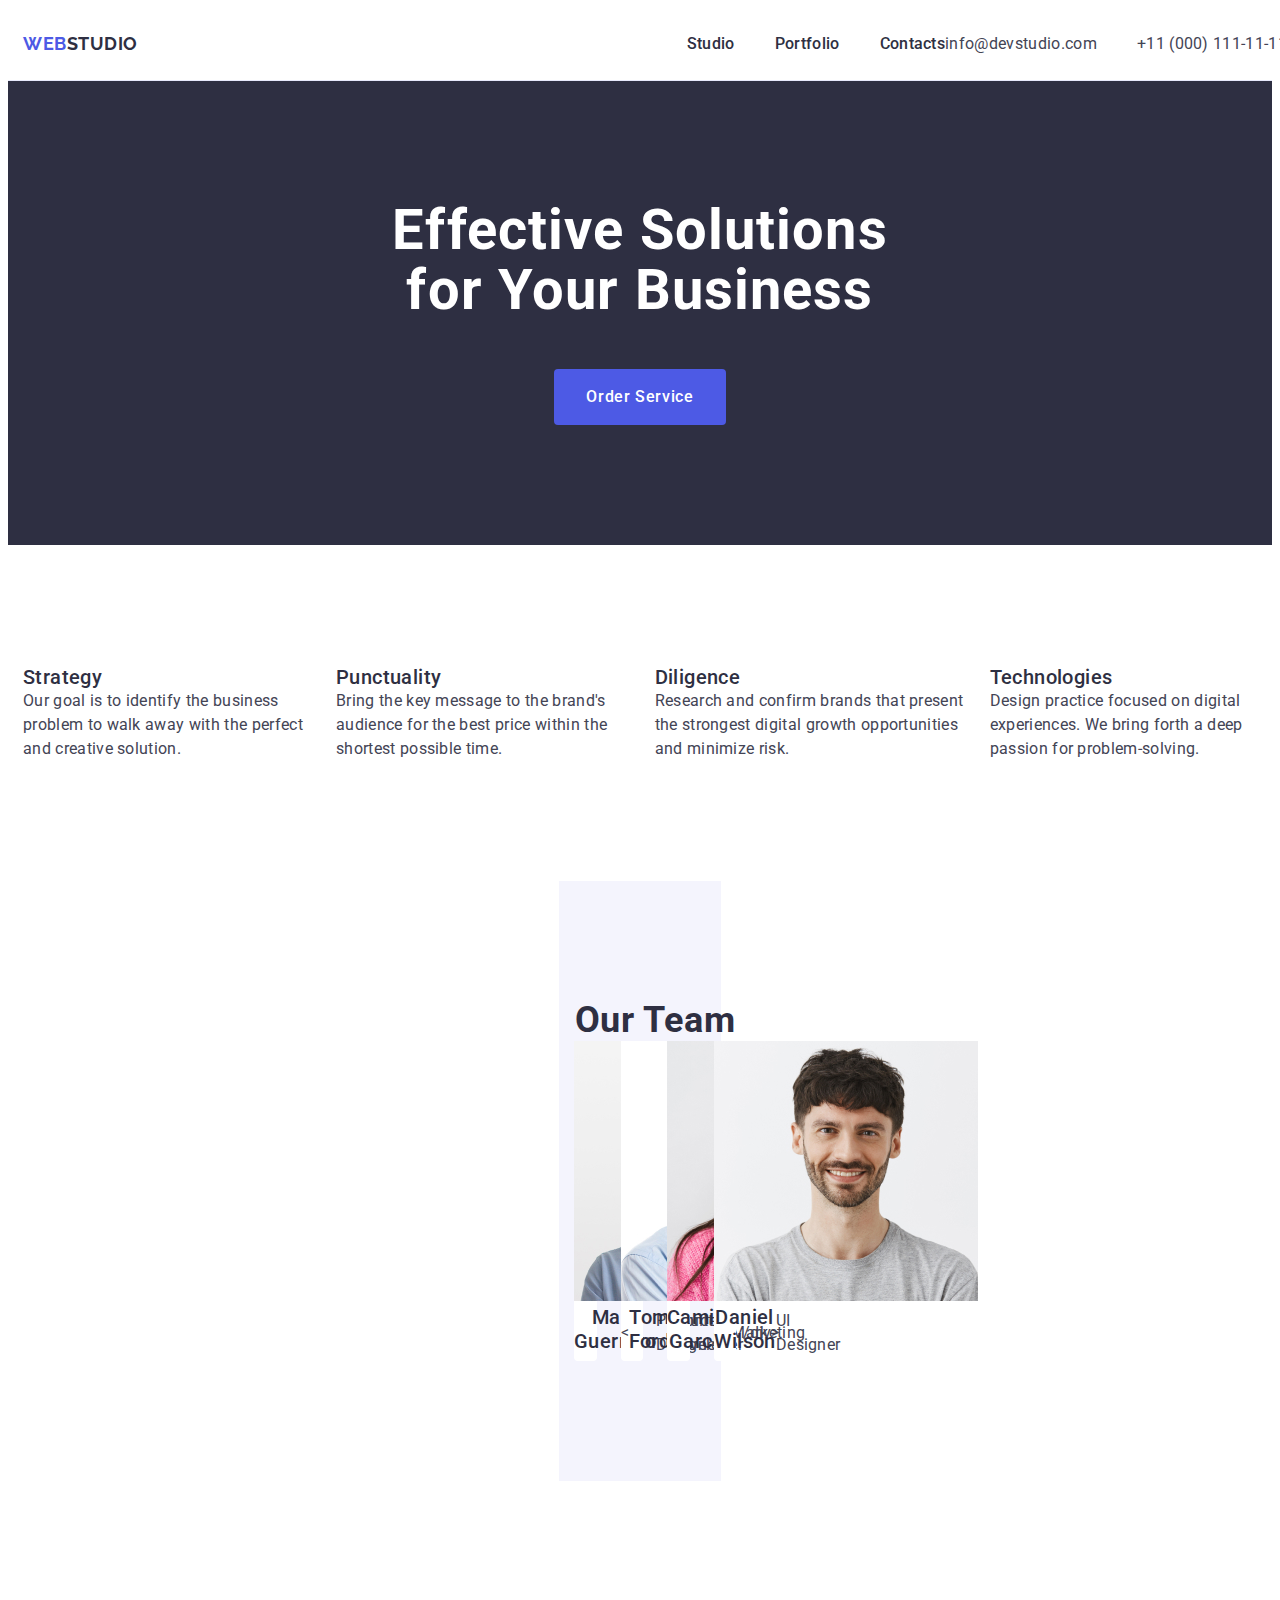
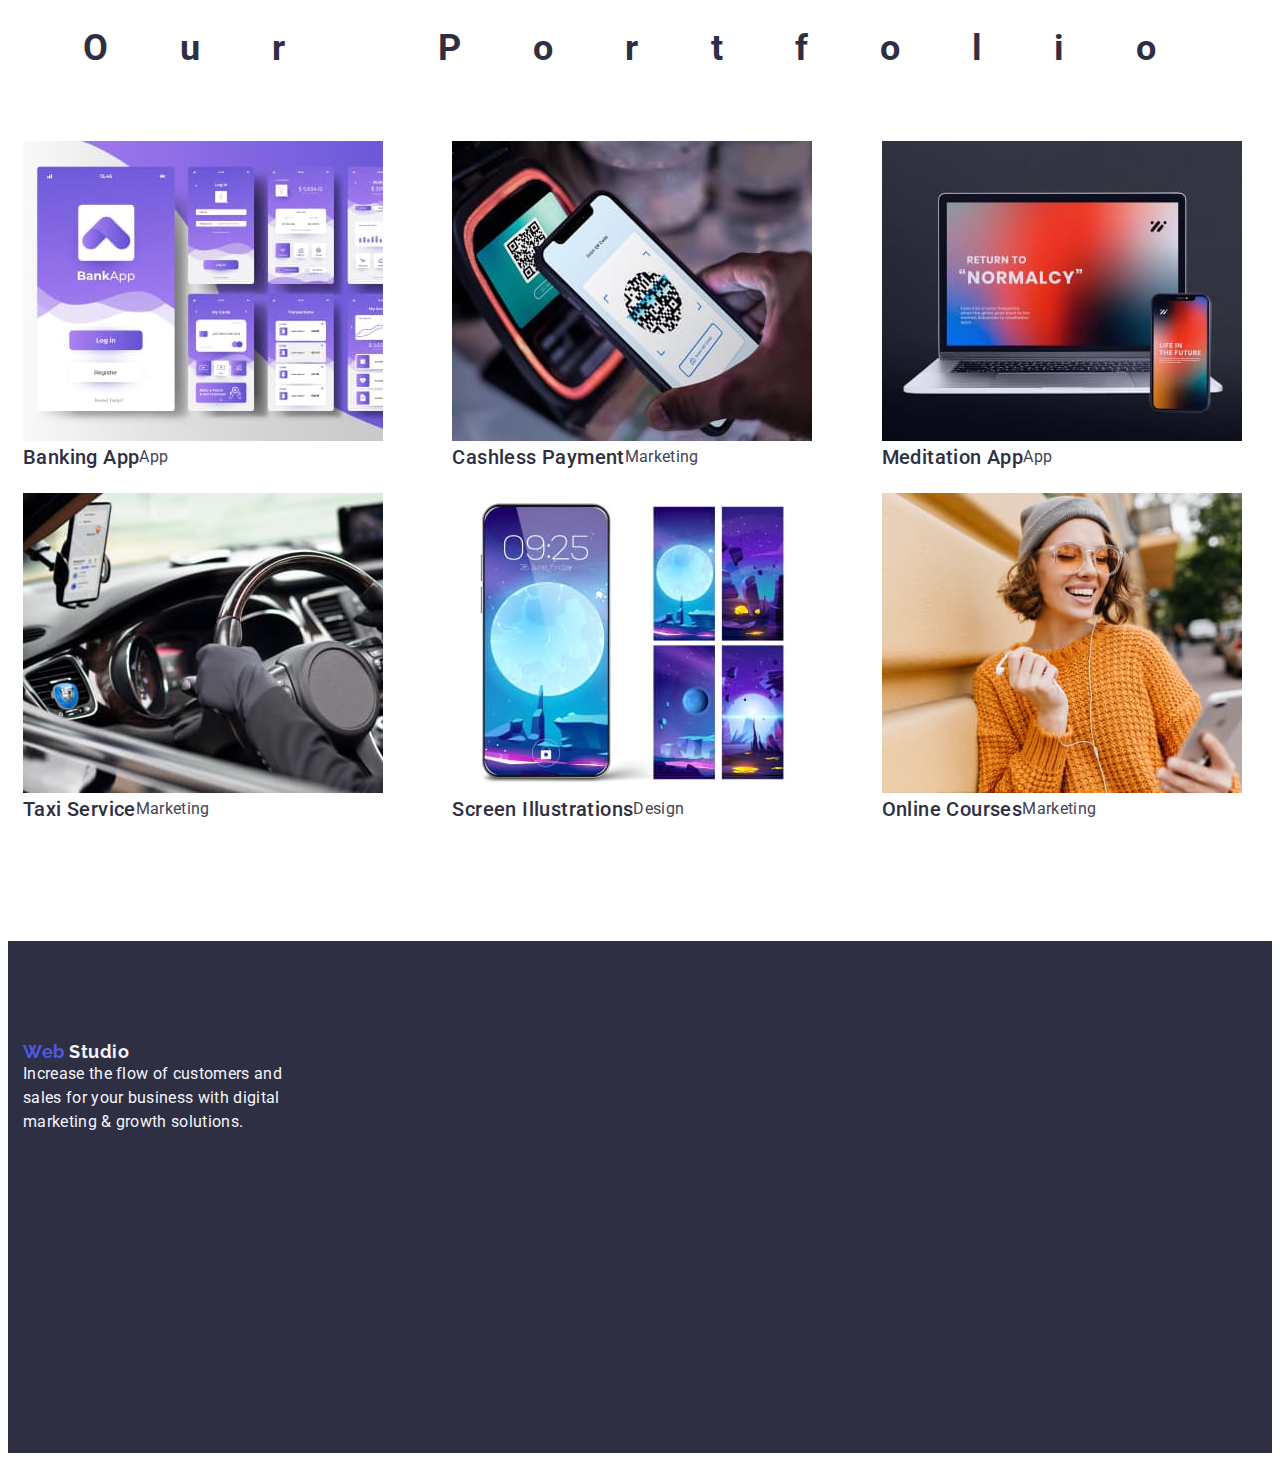
==== commit a1b593ef: "6" ====
--- a/index.html
+++ b/index.html
@@ -40,7 +40,7 @@
 
   <main>
       <section class="hero section">
-      <div class="container main-container">
+      <div class="container. main-container">
       <h1 class="hero-title">Effective Solutions for Your Business</h1>
       <button type="button" class="hero-btn">Order Service</button>
     </div>
@@ -76,67 +76,89 @@
     </section>
 
     <section class="team section">
-      <div class="container team-container">
+      <div class="container">
       <h2 class="team-title">Our Team</h2>
       <ul class="team-list">
         <li class="team-item"><img src="./images/img1.jpg" alt="Mark Guerrero" width="264" height="260">
+          <div class="team-container">
           <h3 class="team-subtitle">Mark Guerrero</h3>
           <p class="team-item-text">Product Designer</p>
+          </div>
         </li>
         <li class="team-item"><img src="./images/img2.jpg" alt="Tom Ford" width="264" height="260">
+          <div class="team-container"><
           <h3 class="team-subtitle">Tom Ford</h3>
           <p class="team-item-text">Frontend Developer</p>
+          /div>
         </li>
         <li class="team-item"><img src="./images/img3.jpg" alt="Camila Garcia" width="264" height="260">
+          <div class="team-container">
           <h3 class="team-subtitle">Camila Garcia</h3>
           <p class="team-item-text">Marketing</p>
+          </div>
         </li>
         <li class="team-item"><img src="./images/img4.jpg" alt="Daniel Wilson" width="264" height="260">
+          <div class="team-container">
           <h3 class="team-subtitle">Daniel Wilson</h3>
           <p class="team-item-text">UI Designer</p>
+         </div>
         </li>
       </ul>
     </div>
     </section>
 
     <section class="portfolio section">
-      <div class="container portfolio-container">
+      <div class="container">
       <h2 class="portfolio-title">Our Portfolio</h2>
+
       <ul class="portfolio-list">
         <li class="portfolio-item"><img src="./images/img5.jpg" alt="Banking App" width="360" height="300">
+          <div class="portfolio-container">
           <h3 class="portfolio-subtitle">Banking App</h3>
           <p class="portfolio-item-text">App</p>
+          </div>
         </li>
         <li class="portfolio-item"><img src="./images/img6.jpg" alt="Cashless Payment" width="360" height="300">
+          <div class="portfolio-container">
           <h3 class="portfolio-subtitle">Cashless Payment</h3>
           <p class="portfolio-item-text">Marketing</p>
+          </div>
         </li>
         <li class="portfolio-item"><img src="./images/img7.jpg" alt="Meditation App" width="360" height="300">
+          <div class="portfolio-container">
           <h3 class="portfolio-subtitle">Meditation App</h3>
           <p class="portfolio-item-text">App</p>
+          </div>
         </li>
         <li class="portfolio-item"><img src="./images/img8.jpg" alt="Taxi Service" width="360" height="300">
+          <div class="portfolio-container">
           <h3 class="portfolio-subtitle">Taxi Service</h3>
           <p class="portfolio-item-text">Marketing</p>
+          </div>
         </li>
         <li class="portfolio-item"><img src="./images/img9.jpg" alt="Screen Illustrations" width="360" height="300">
+          <div class="portfolio-container">
           <h3 class="portfolio-subtitle">Screen Illustrations</h3>
           <p class="portfolio-item-text">Design</p>
+          </div>
         </li>
         <li class="portfolio-item"><img src="./images/img10.jpg" alt="Online Courses" width="360" height="300">
+          <div class="portfolio-container">
           <h3 class="portfolio-subtitle">Online Courses</h3>
           <p class="portfolio-item-text">Marketing</p>
+          </div>
         </li>
       </ul>
     </div>
     </section>
   </main>
 
-<div class="container ">
   <footer class="footer"> 
+    <div class="container">
     <a class="footer-logo" href="./index.html">Web <span class="footer-logo-part">Studio</span></a>
     <p class="footer-text">Increase the flow of customers and sales for your business with
       digital marketing & growth solutions.</p>
+    </div>
   </footer>
 </div>
 </body>--- a/css/style.css
+++ b/css/style.css
@@ -13,6 +13,11 @@
     list-style: none;
     padding: 0;
     margin: 0;
+    
+}
+h1, h2, h3, h4, h5, h6, p {
+    margin-top: 0;
+    margin-bottom: 0;
     
 }
 
@@ -125,7 +130,8 @@
 }
 
 
-.hero-title {color: #FFF;
+.hero-title {
+    color: #FFF;
     text-align: center;
     font-family: Roboto;
     font-size: 56px;
@@ -133,6 +139,9 @@
     letter-spacing: 0.02em;
     max-width: 496px;
     margin-bottom: 48px;
+    margin-left: auto;
+    margin-right: auto;
+
     
     
     
@@ -155,7 +164,9 @@
     padding: 16px 32px;
     gap: 10px;
     margin-top: 48px;
-    margin: 0 auto;
+    margin: auto;
+    display: block;
+    
     
 }
 .hero-btn:hover,
@@ -241,6 +252,7 @@
     display: flex;
     align-items: center;
     gap: 24px;
+    
 }
 
 .team-item {
@@ -248,6 +260,7 @@
     border-radius: 0px 0px 4px 4px;
     width: calc((100% - 72px) / 4);
     gap: 24px;
+    
 }
 
 .team-subtitle {
@@ -324,6 +337,7 @@
 .footer {
     background: #2E2F42;
     padding: 100px 0;
+    height: 312px;
 }
 
 .footer-logo {
@@ -333,9 +347,8 @@
     font-weight: 700;
     line-height: 1.17;
     letter-spacing: 0.03em;
-    text-transform: uppercase;
-    display: inline-block;
     margin-bottom: 16px;
+    
 }
 
 .footer-logo-part{
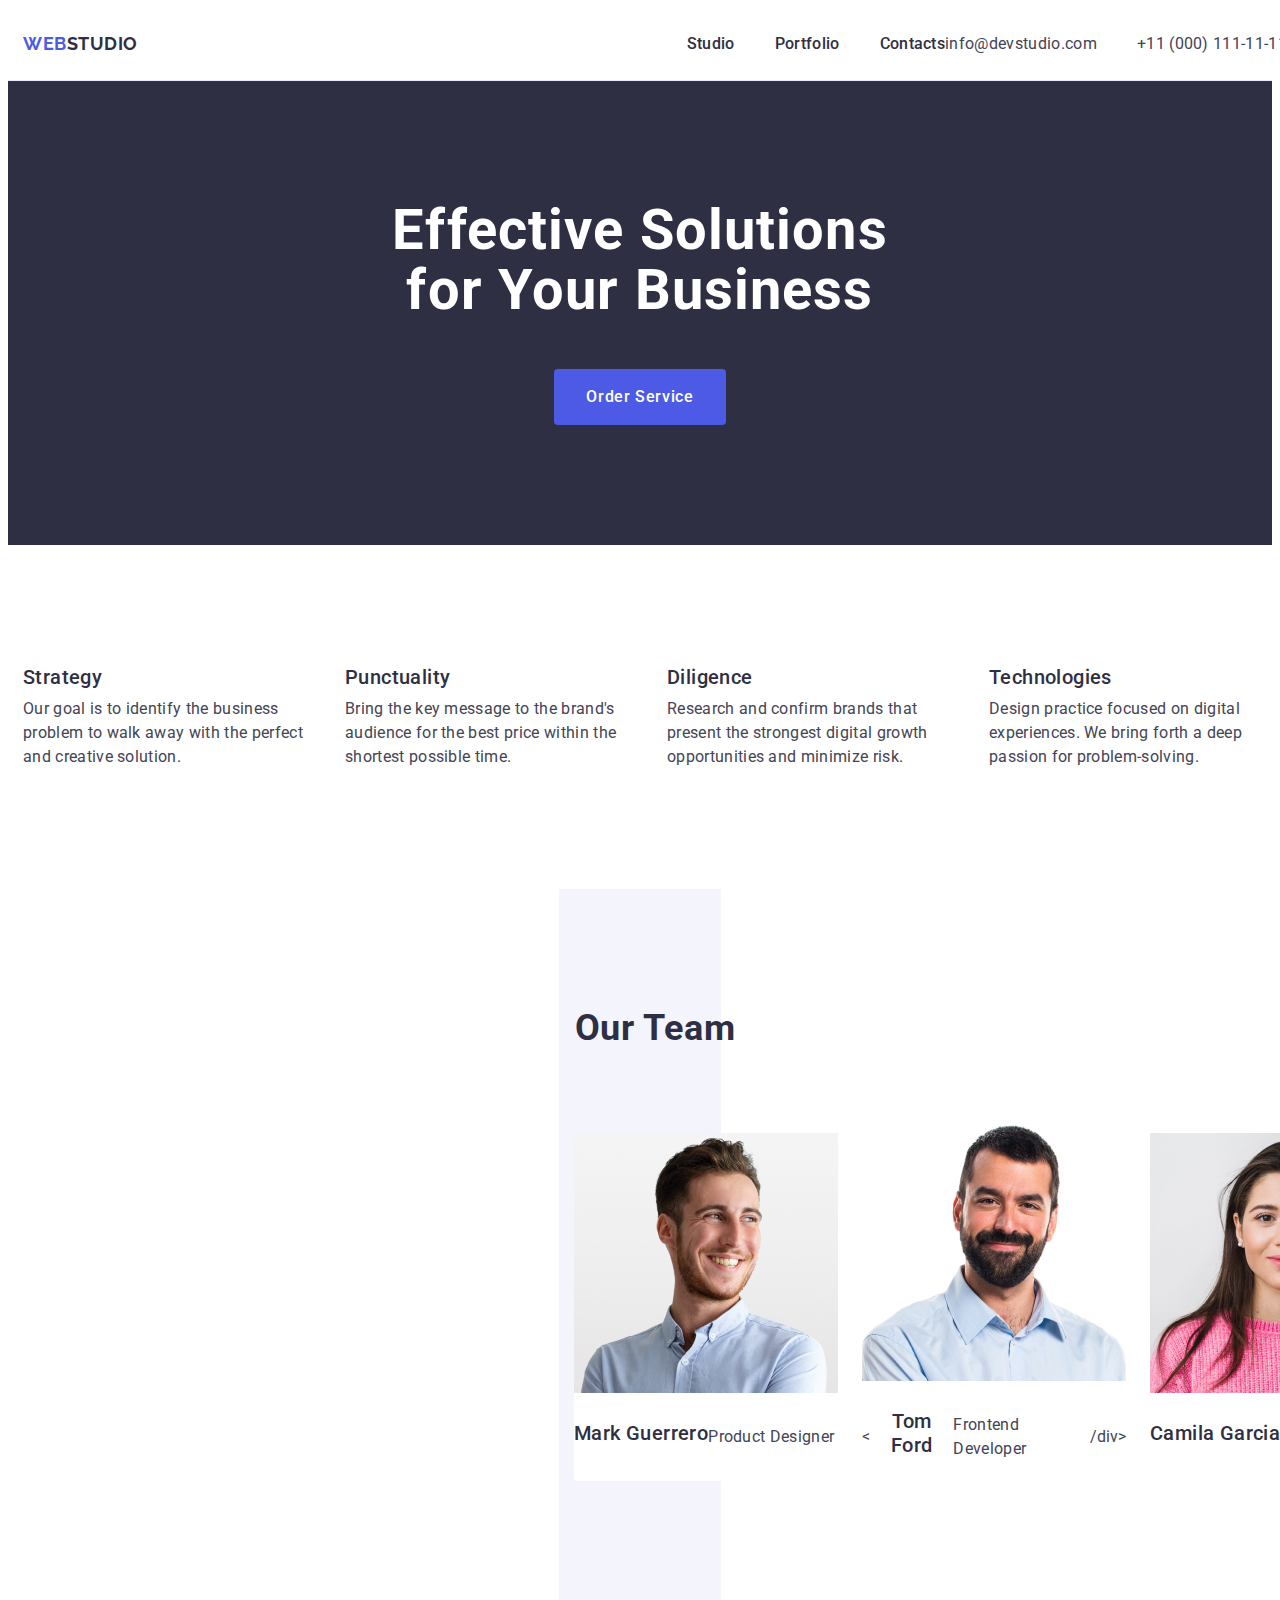
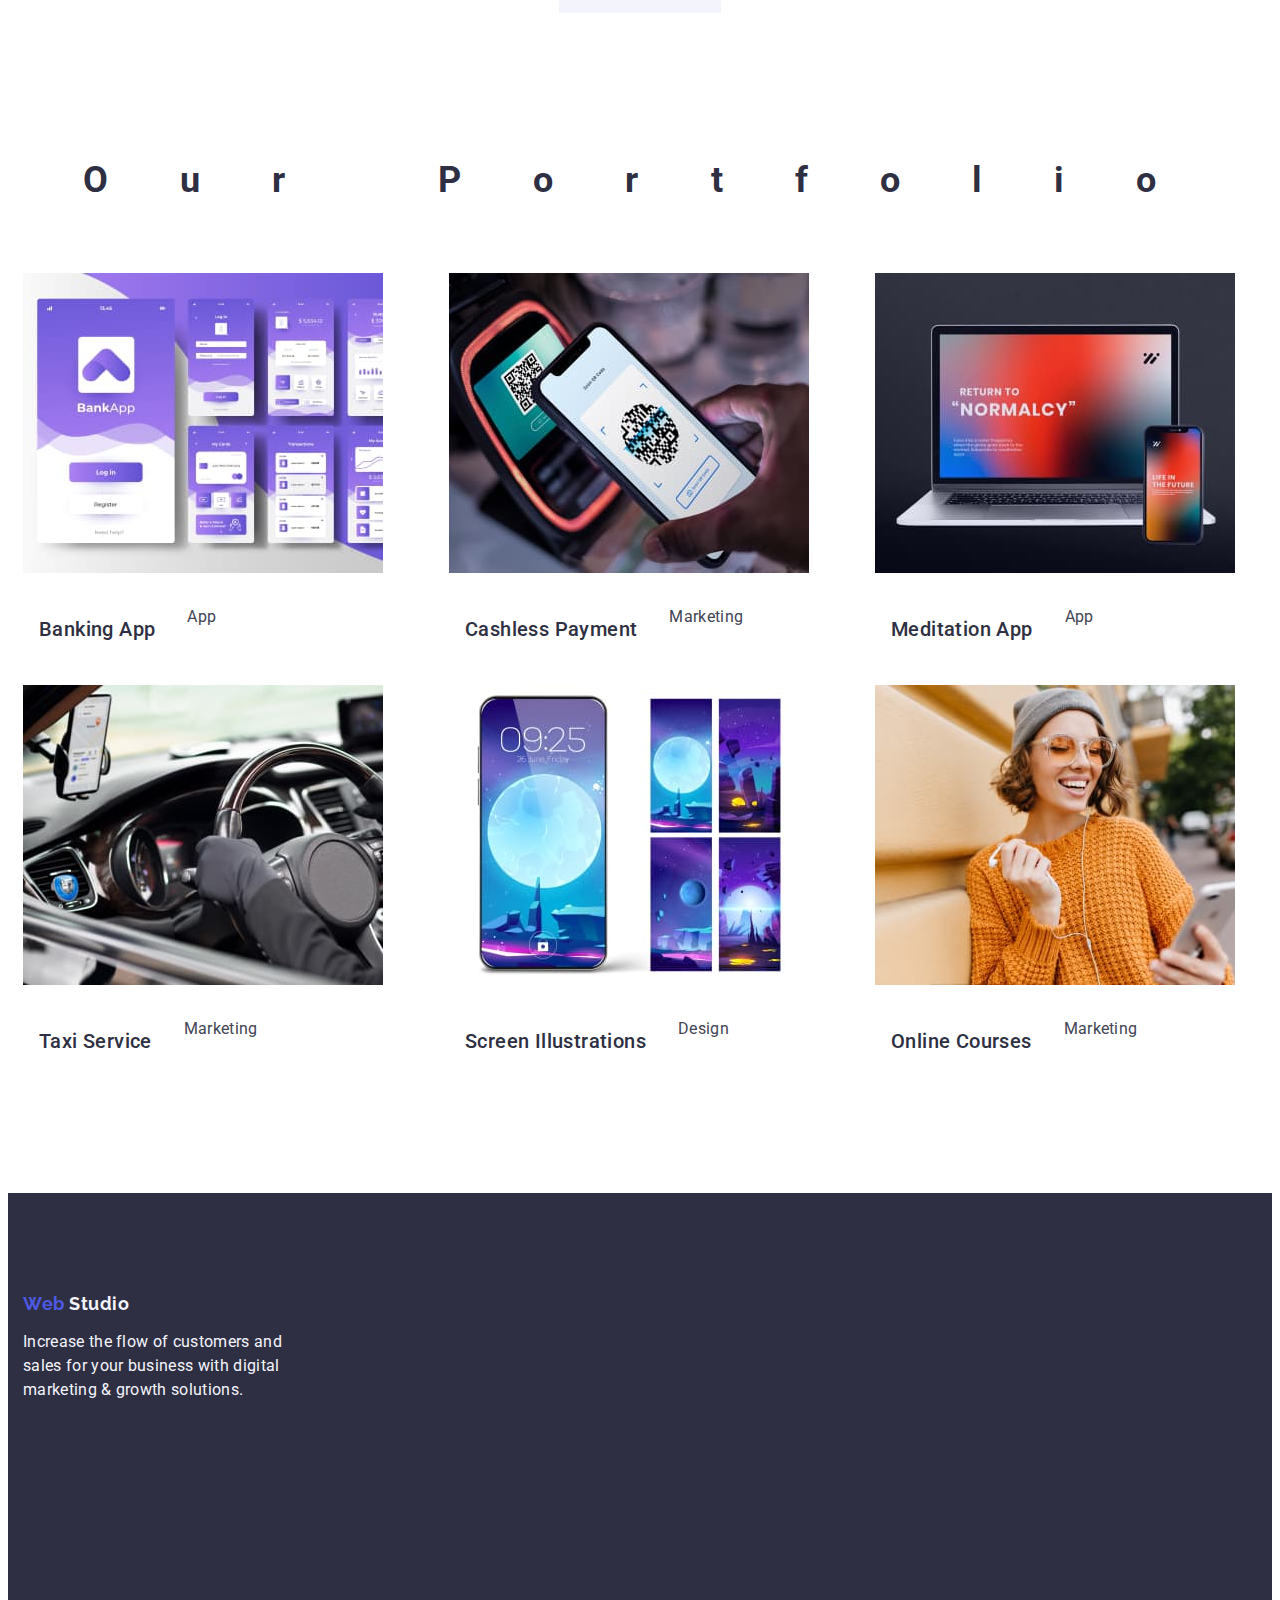
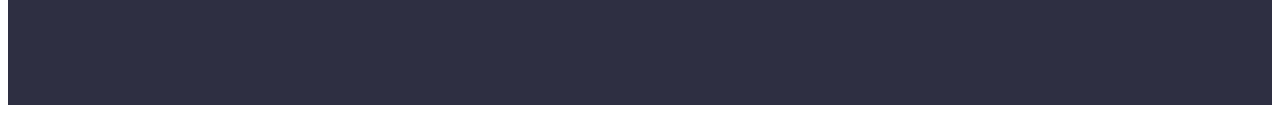
==== commit 2ecc4aa9: "7" ====
--- a/index.html
+++ b/index.html
@@ -101,7 +101,7 @@
           <div class="team-container">
           <h3 class="team-subtitle">Daniel Wilson</h3>
           <p class="team-item-text">UI Designer</p>
-         </div>
+          </div>
         </li>
       </ul>
     </div>
@@ -112,37 +112,37 @@
       <h2 class="portfolio-title">Our Portfolio</h2>
 
       <ul class="portfolio-list">
-        <li class="portfolio-item"><img src="./images/img5.jpg" alt="Banking App" width="360" height="300">
+        <li class="portfolio-item"><img class="portfolio-img" src="./images/img5.jpg" alt="Banking App" width="360" height="300">
           <div class="portfolio-container">
           <h3 class="portfolio-subtitle">Banking App</h3>
           <p class="portfolio-item-text">App</p>
           </div>
         </li>
-        <li class="portfolio-item"><img src="./images/img6.jpg" alt="Cashless Payment" width="360" height="300">
+        <li class="portfolio-item"><img class="portfolio-img" src="./images/img6.jpg" alt="Cashless Payment" width="360" height="300">
           <div class="portfolio-container">
           <h3 class="portfolio-subtitle">Cashless Payment</h3>
           <p class="portfolio-item-text">Marketing</p>
           </div>
         </li>
-        <li class="portfolio-item"><img src="./images/img7.jpg" alt="Meditation App" width="360" height="300">
+        <li class="portfolio-item"><img class="portfolio-img" src="./images/img7.jpg" alt="Meditation App" width="360" height="300">
           <div class="portfolio-container">
           <h3 class="portfolio-subtitle">Meditation App</h3>
           <p class="portfolio-item-text">App</p>
           </div>
         </li>
-        <li class="portfolio-item"><img src="./images/img8.jpg" alt="Taxi Service" width="360" height="300">
+        <li class="portfolio-item"><img class="portfolio-img" src="./images/img8.jpg" alt="Taxi Service" width="360" height="300">
           <div class="portfolio-container">
           <h3 class="portfolio-subtitle">Taxi Service</h3>
           <p class="portfolio-item-text">Marketing</p>
           </div>
         </li>
-        <li class="portfolio-item"><img src="./images/img9.jpg" alt="Screen Illustrations" width="360" height="300">
+        <li class="portfolio-item"><img class="portfolio-img" src="./images/img9.jpg" alt="Screen Illustrations" width="360" height="300">
           <div class="portfolio-container">
           <h3 class="portfolio-subtitle">Screen Illustrations</h3>
           <p class="portfolio-item-text">Design</p>
           </div>
         </li>
-        <li class="portfolio-item"><img src="./images/img10.jpg" alt="Online Courses" width="360" height="300">
+        <li class="portfolio-item"><img class="portfolio-img" src="./images/img10.jpg" alt="Online Courses" width="360" height="300">
           <div class="portfolio-container">
           <h3 class="portfolio-subtitle">Online Courses</h3>
           <p class="portfolio-item-text">Marketing</p>
--- a/css/style.css
+++ b/css/style.css
@@ -12,13 +12,23 @@
 ul, ol {
     list-style: none;
     padding: 0;
-    margin: 0;
+    margin-top: 0;
+    margin-bottom: 0;
+    padding-left: 0;
     
 }
 h1, h2, h3, h4, h5, h6, p {
     margin-top: 0;
     margin-bottom: 0;
     
+}
+
+button{
+    cursor: pointer;
+}
+
+img {
+    display: block;
 }
 
 .header{
@@ -70,9 +80,10 @@
     font-size: 16px;
     font-weight: 500;
     line-height: 1.5;
+    display: block;
     letter-spacing: 0.02em;
     padding: 24px 0;
-    display: block;
+    
 }
 
 .nav-list{
@@ -138,6 +149,7 @@
     line-height: 1.07;
     letter-spacing: 0.02em;
     max-width: 496px;
+    width: 100%;
     margin-bottom: 48px;
     margin-left: auto;
     margin-right: auto;
@@ -200,7 +212,7 @@
 }
 
 .features-item {
-    
+    flex-basis: calc((100% - 72px) / 4); 
 }
 
 .features-subtitle {
@@ -209,6 +221,7 @@
     font-weight: 496;
     line-height: 1.2;
     letter-spacing: 0.02em;
+    margin-bottom: 8px;
 }
 
 .feature-item-text {
@@ -228,6 +241,7 @@
     margin: 0 auto;
     margin-bottom: 28px;
 }
+
 .team-container{
     display: flex;
     align-items: center ;
@@ -243,7 +257,7 @@
     max-width: 162px;
     width: 100%;
     margin: 0 auto;
-    margin: 120 639 72px;
+    margin-bottom: 72px;
     text-transform: capitalize;
     display:block;
 }
@@ -258,9 +272,13 @@
 .team-item {
     background-color: #FFFFFF; 
     border-radius: 0px 0px 4px 4px;
-    width: calc((100% - 72px) / 4);
+    flex-basis: calc((100% - 72px) / 4);
     gap: 24px;
     
+}
+
+.team-img {
+    margin-bottom: 32px;  
 }
 
 .team-subtitle {
@@ -278,6 +296,7 @@
     font-size: 16px;
     line-height: 1.5;
     letter-spacing: 0.02em;
+    padding: 32px 0;
 }
 
 /*========SECTION4-Portfolio========== */
@@ -300,7 +319,7 @@
     letter-spacing: 2em;
     text-transform: capitalize;
     display:block;
-    
+    margin-bottom: 72px;
 }
 
 .portfolio-list {
@@ -311,17 +330,22 @@
 }
 
 .portfolio-item {
-    flex-basis: calc((100% - 48px) / 3);
-    
-}
-
+    flex-basis: calc((100% - 58px) / 3);
+}
+
+.portfolio-img {
+    margin-bottom: 32px;
+}
 .portfolio-subtitle {
     color: #2E2F42;
     font-size: 20px;
     font-weight: 500;
     line-height: 1.2;
     letter-spacing: 0.02em;
-}
+    margin-bottom: 8px;
+    padding: 0 16px;
+}
+
 
 .portfolio-item-text {
     color:  #434455;
@@ -330,6 +354,8 @@
     line-height: 1.5;
     letter-spacing: 0.02em;
     border: #E7E9FC;
+    margin-bottom: 32px;
+    padding: 0 16px;
 }
 
 /*========FOOTER========== */
@@ -348,7 +374,7 @@
     line-height: 1.17;
     letter-spacing: 0.03em;
     margin-bottom: 16px;
-    
+    display: inline-block;
 }
 
 .footer-logo-part{
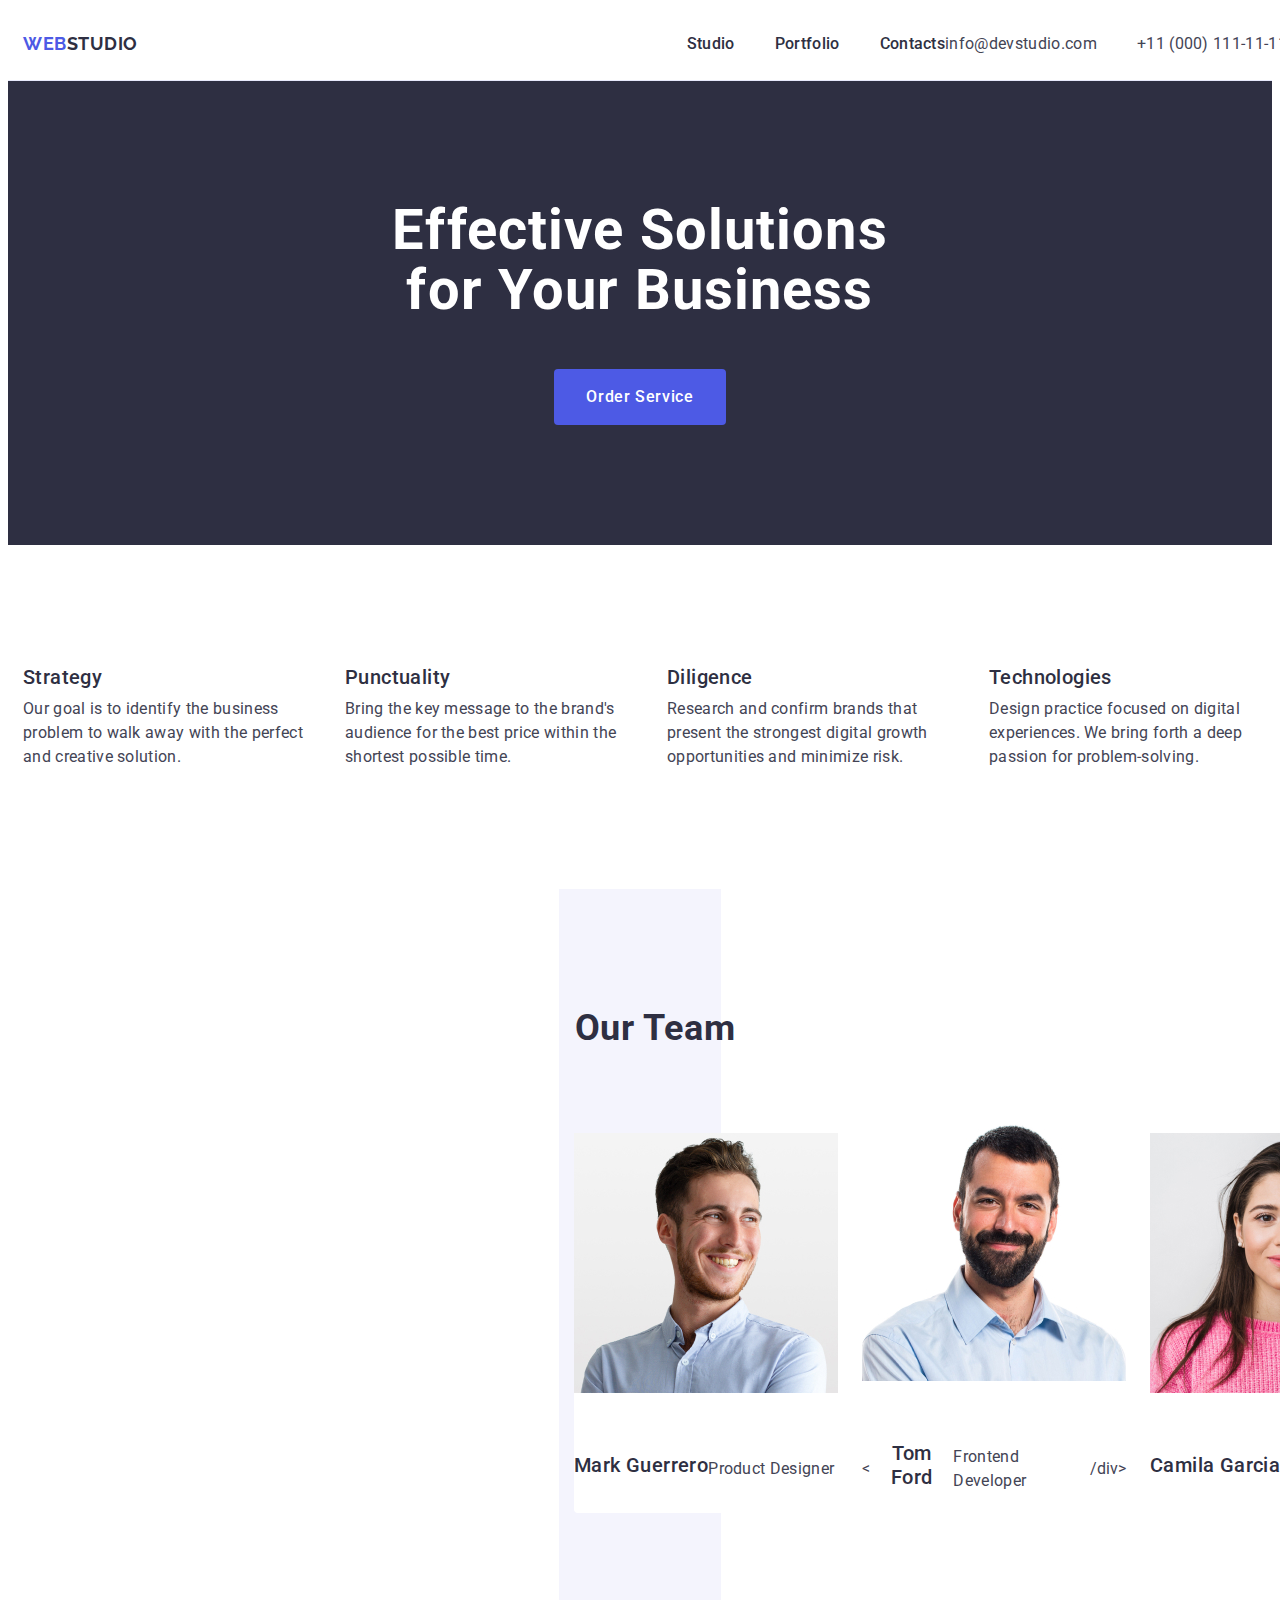
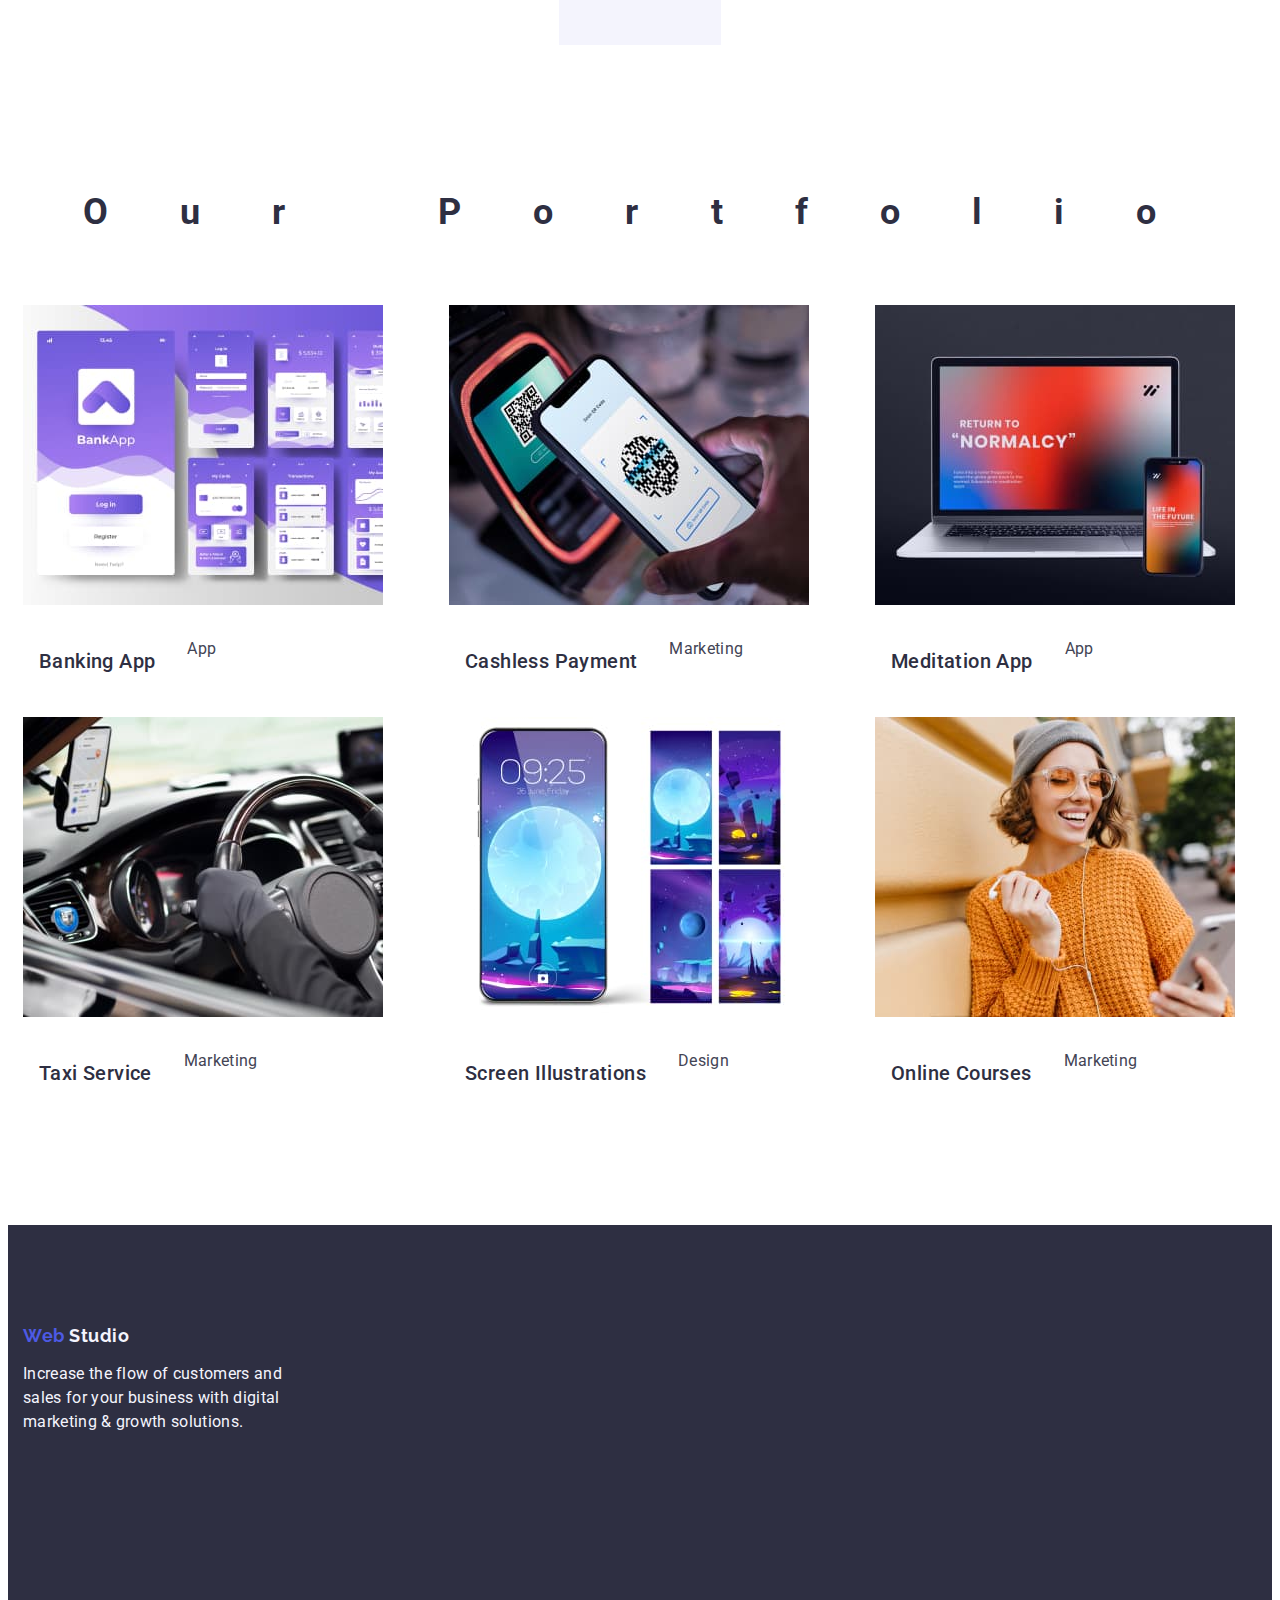
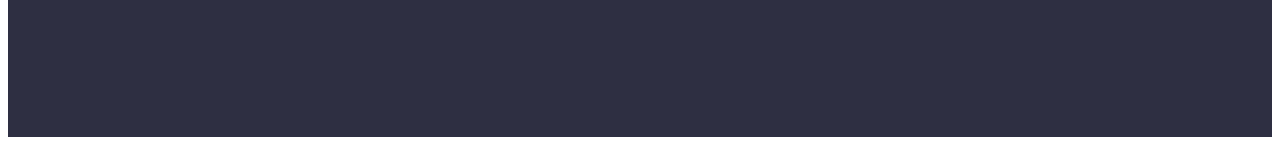
==== commit 7f0623a3: "8" ====
--- a/index.html
+++ b/index.html
@@ -79,25 +79,25 @@
       <div class="container">
       <h2 class="team-title">Our Team</h2>
       <ul class="team-list">
-        <li class="team-item"><img src="./images/img1.jpg" alt="Mark Guerrero" width="264" height="260">
+        <li class="team-item"><img class="team-img" src="./images/img1.jpg" alt="Mark Guerrero" width="264" height="260">
           <div class="team-container">
           <h3 class="team-subtitle">Mark Guerrero</h3>
           <p class="team-item-text">Product Designer</p>
           </div>
         </li>
-        <li class="team-item"><img src="./images/img2.jpg" alt="Tom Ford" width="264" height="260">
+        <li class="team-item"><img class="team-img" src="./images/img2.jpg" alt="Tom Ford" width="264" height="260">
           <div class="team-container"><
           <h3 class="team-subtitle">Tom Ford</h3>
           <p class="team-item-text">Frontend Developer</p>
           /div>
         </li>
-        <li class="team-item"><img src="./images/img3.jpg" alt="Camila Garcia" width="264" height="260">
+        <li class="team-item"><img class="team-img" src="./images/img3.jpg" alt="Camila Garcia" width="264" height="260">
           <div class="team-container">
           <h3 class="team-subtitle">Camila Garcia</h3>
           <p class="team-item-text">Marketing</p>
           </div>
         </li>
-        <li class="team-item"><img src="./images/img4.jpg" alt="Daniel Wilson" width="264" height="260">
+        <li class="team-item"><img class="team-img" src="./images/img4.jpg" alt="Daniel Wilson" width="264" height="260">
           <div class="team-container">
           <h3 class="team-subtitle">Daniel Wilson</h3>
           <p class="team-item-text">UI Designer</p>
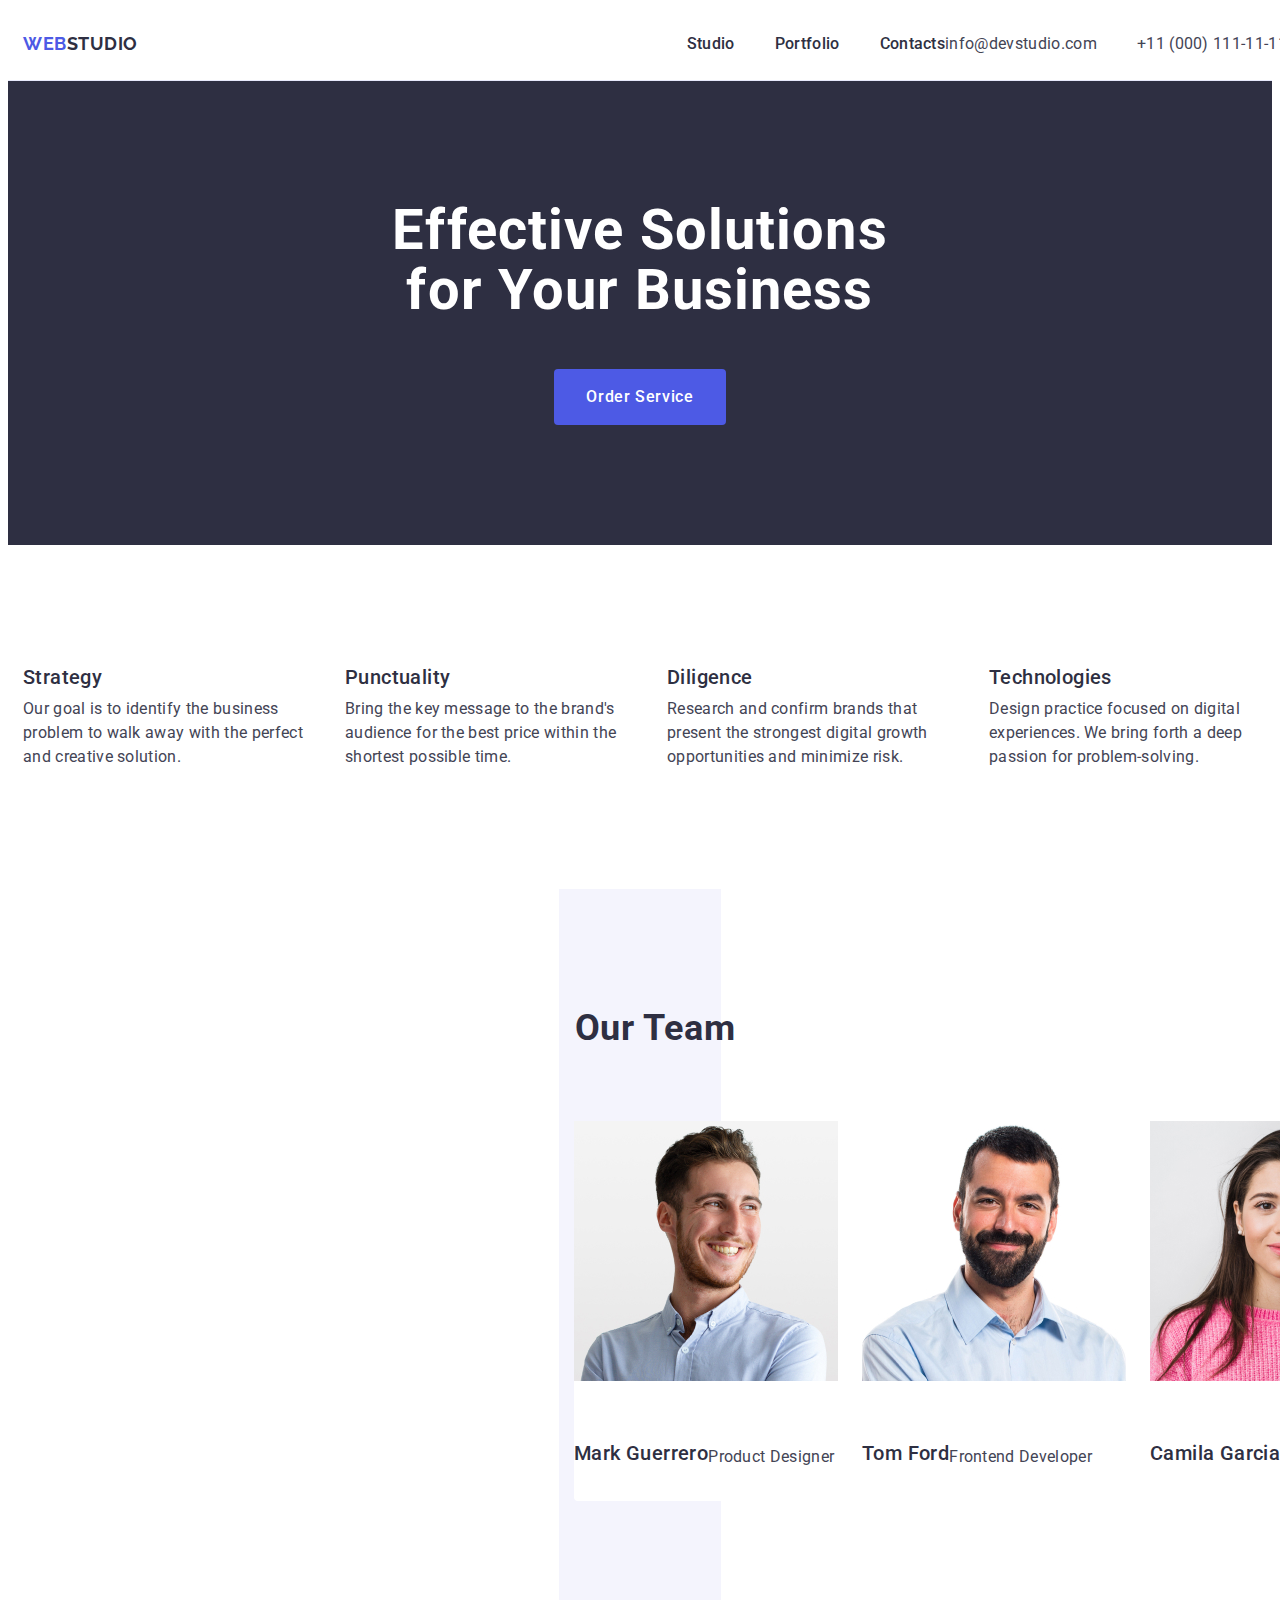
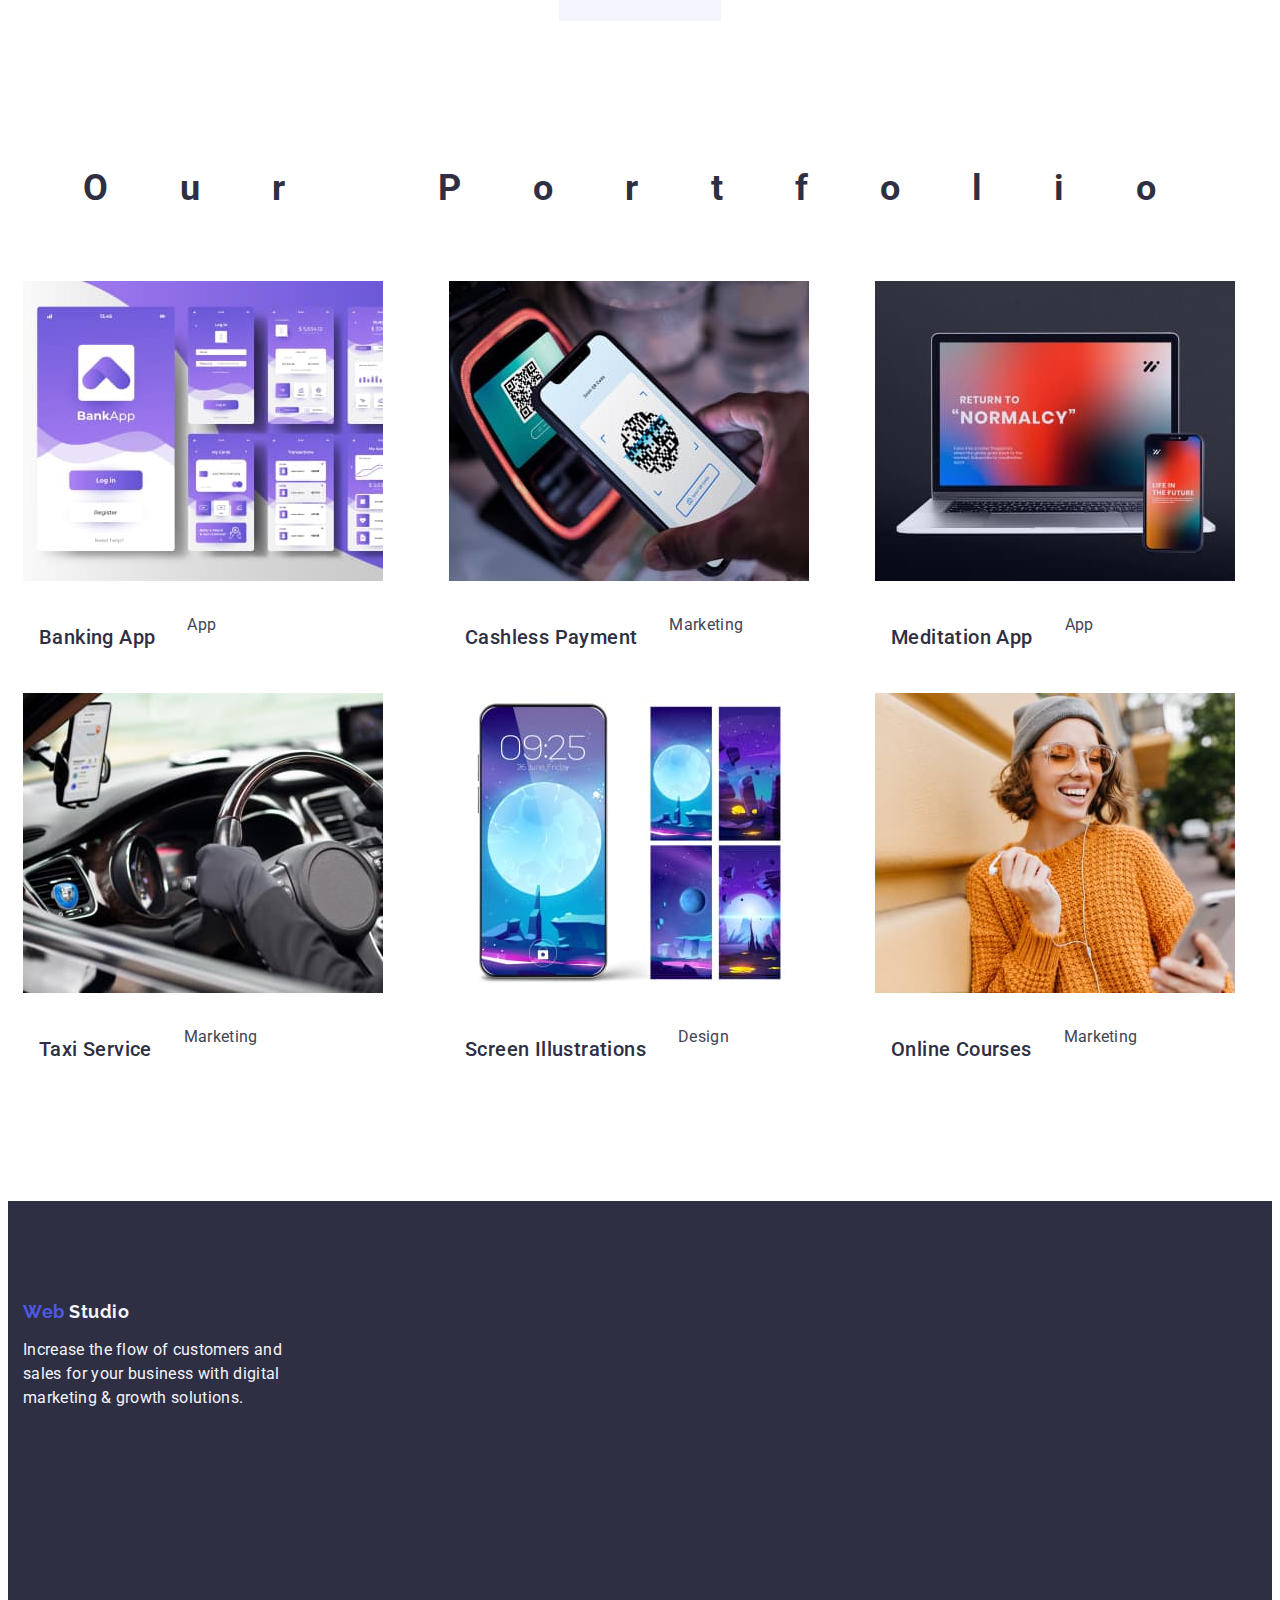
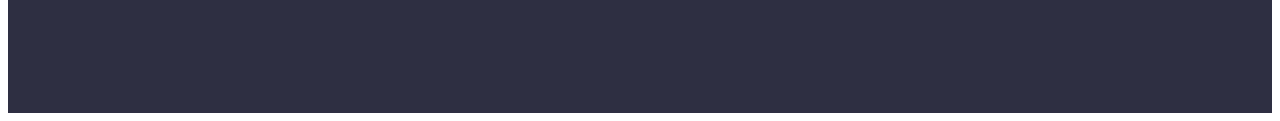
==== commit f7e5f811: "11" ====
--- a/index.html
+++ b/index.html
@@ -86,10 +86,10 @@
           </div>
         </li>
         <li class="team-item"><img class="team-img" src="./images/img2.jpg" alt="Tom Ford" width="264" height="260">
-          <div class="team-container"><
+          <div class="team-container">
           <h3 class="team-subtitle">Tom Ford</h3>
           <p class="team-item-text">Frontend Developer</p>
-          /div>
+          </div>
         </li>
         <li class="team-item"><img class="team-img" src="./images/img3.jpg" alt="Camila Garcia" width="264" height="260">
           <div class="team-container">
@@ -160,5 +160,5 @@
       digital marketing & growth solutions.</p>
     </div>
   </footer>
-</div>
+
 </body>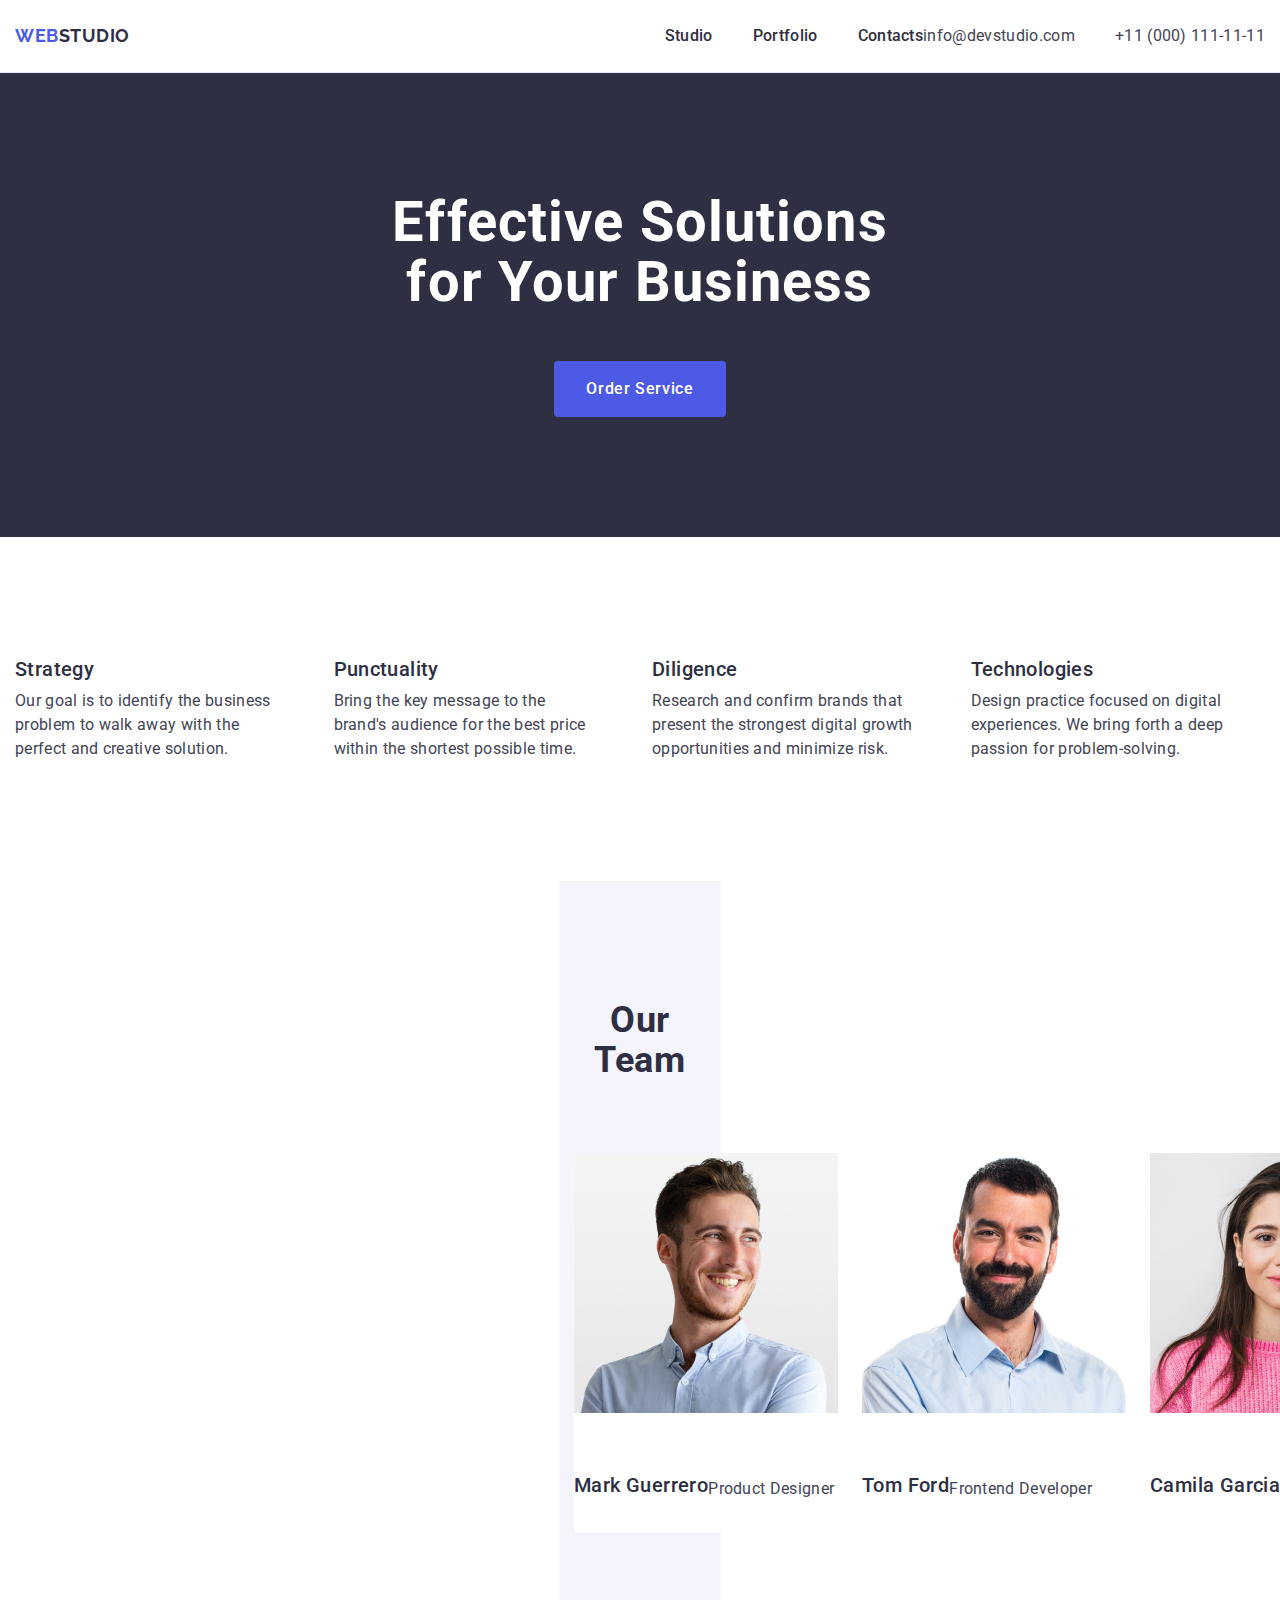
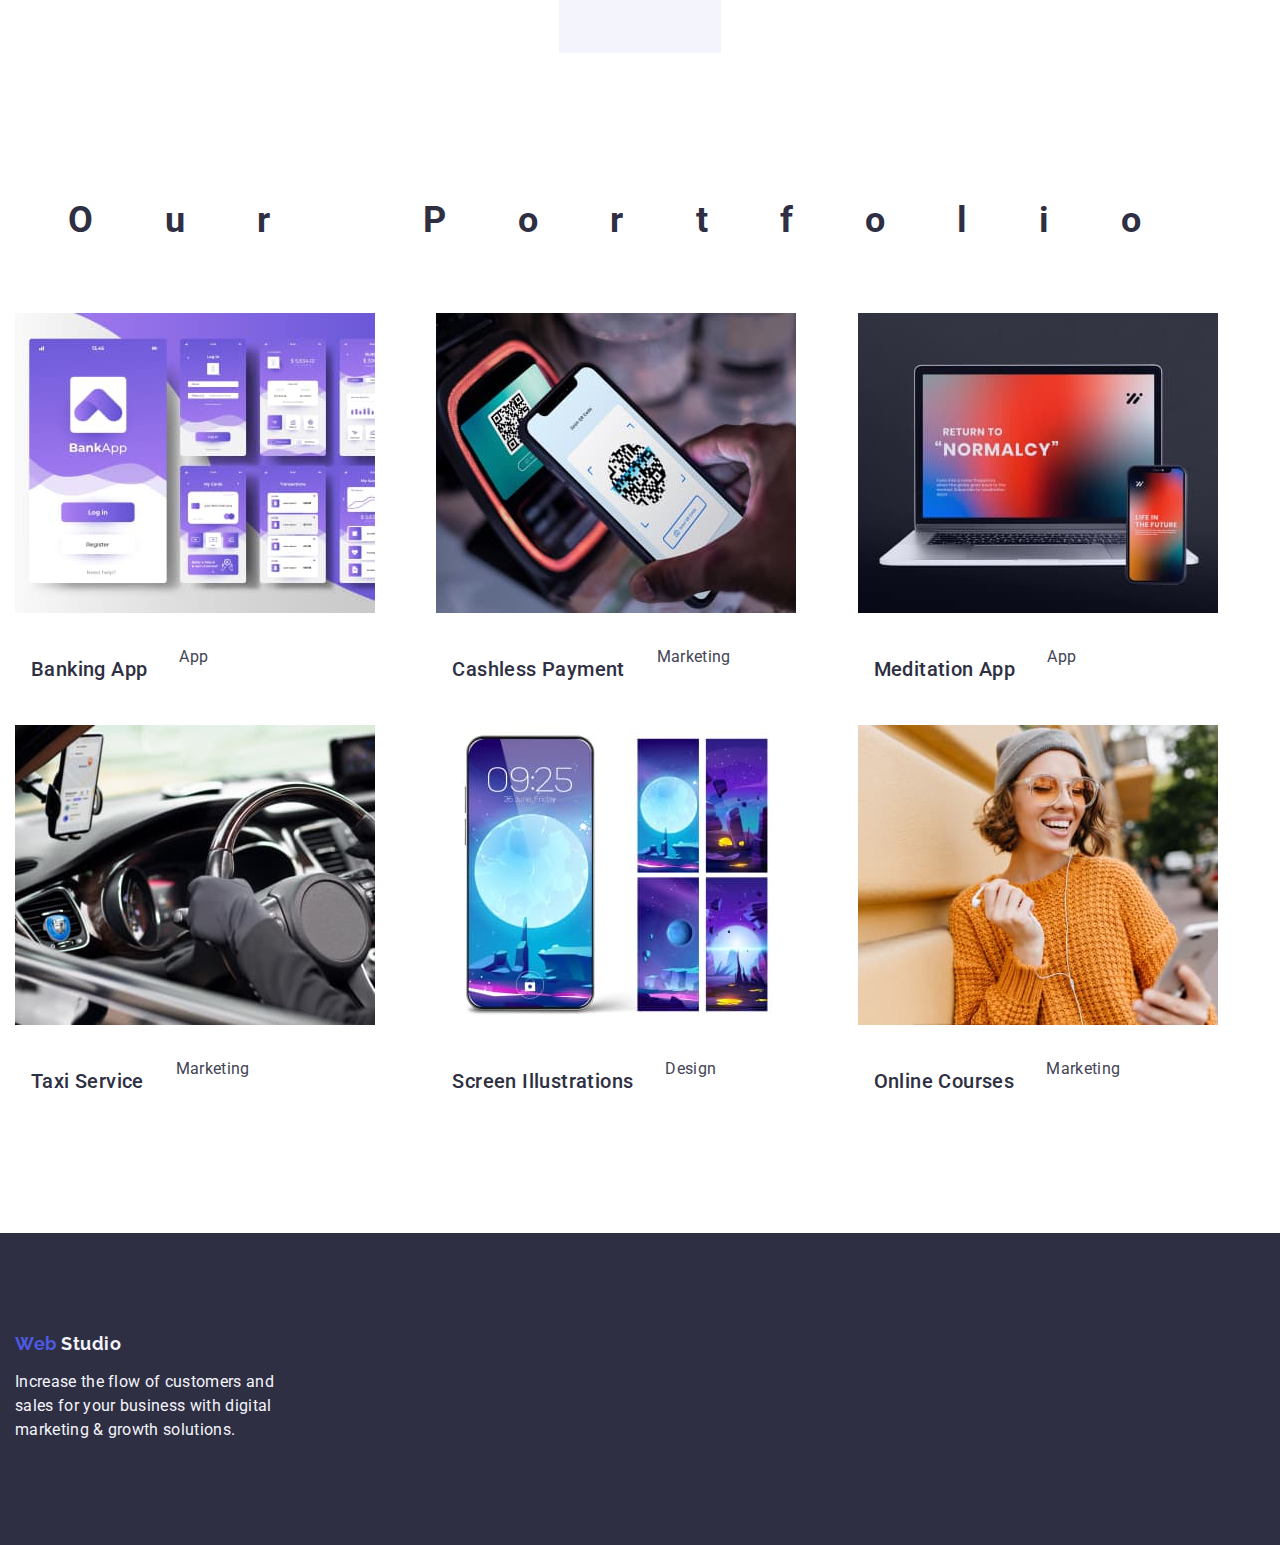
==== commit a1243a78: "link" ====
--- a/index.html
+++ b/index.html
@@ -8,6 +8,7 @@
   <link rel="preconnect" href="https://fonts.googleapis.com">
   <link rel="preconnect" href="https://fonts.gstatic.com" crossorigin>
   <link href="https://fonts.googleapis.com/css2?family=Raleway:wght@700&family=Roboto:wght@400;500;700&display=swap" rel="stylesheet">
+  <link rel="stylesheet" href="https://cdnjs.cloudflare.com/ajax/libs/modern-normalize/2.0.0/modern-normalize.min.css">
   <link rel="stylesheet" href="./css/style.css">
 </head>
 
--- a/css/style.css
+++ b/css/style.css
@@ -218,7 +218,7 @@
 .features-subtitle {
     color: #2E2F42;
     font-size: 20px;
-    font-weight: 496;
+    font-weight: 500;
     line-height: 1.2;
     letter-spacing: 0.02em;
     margin-bottom: 8px;
@@ -226,9 +226,11 @@
 
 .feature-item-text {
     color: #434455;
-    font-size: 16px;
-    line-height: 1.5;
-    letter-spacing: 0.02em;
+    font-weight: 400;
+    font-size: 16px;
+    line-height: 1.5;
+    letter-spacing: 0.02em;
+    max-width: 264px;
 }
 
 /*========SECTION3-Team========== */
@@ -274,7 +276,7 @@
     border-radius: 0px 0px 4px 4px;
     flex-basis: calc((100% - 72px) / 4);
     gap: 24px;
-    
+    calc((100% - 72px) / 4)
 }
 
 .team-img {
